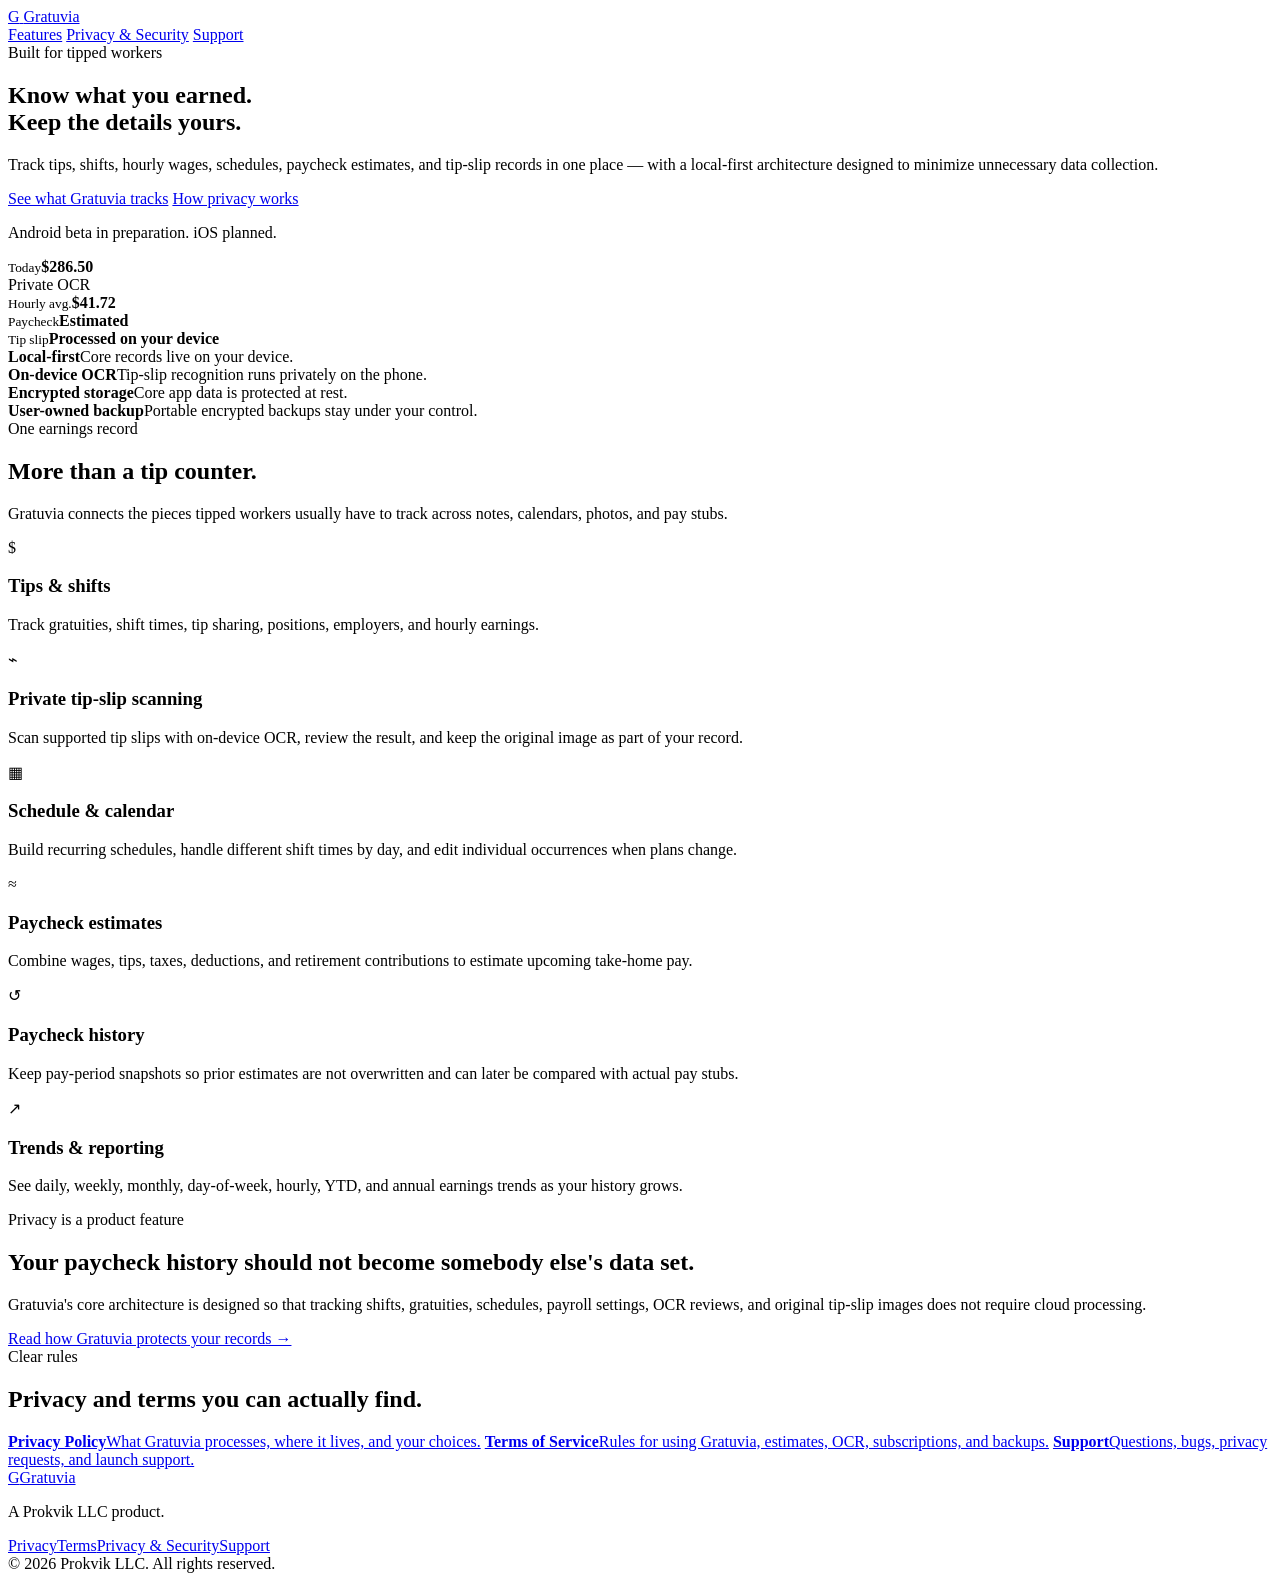
==== index.html @ 888b1006 "feat: launch Gratuvia marketing site foundation" ====
<!doctype html>
<html lang="en">
<head>
  <meta charset="utf-8" />
  <meta name="viewport" content="width=device-width, initial-scale=1" />
  <title>Gratuvia — Tips, shifts, and pay. Private by design.</title>
  <meta name="description" content="Gratuvia helps tipped workers track tips, shifts, wages, schedules, and paycheck estimates with a local-first, privacy-focused design." />
  <link rel="canonical" href="https://gratuvia.app/" />
  <link rel="icon" href="/favicon.svg" type="image/svg+xml" />
  <link rel="stylesheet" href="/styles.css" />
  <meta name="theme-color" content="#0a0f1a" />
</head>
<body>
  <header class="site-header">
    <div class="shell nav-wrap">
      <a class="brand" href="/" aria-label="Gratuvia home">
        <span class="brand-mark" aria-hidden="true">G</span>
        <span>Gratuvia</span>
      </a>
      <nav class="nav" aria-label="Primary navigation">
        <a href="#features">Features</a>
        <a href="/trust/">Privacy & Security</a>
        <a href="/support/">Support</a>
      </nav>
    </div>
  </header>

  <main>
    <section class="hero">
      <div class="shell hero-grid">
        <div>
          <span class="eyebrow">Built for tipped workers</span>
          <h1>Know what you earned.<br><span>Keep the details yours.</span></h1>
          <p class="hero-copy">Track tips, shifts, hourly wages, schedules, paycheck estimates, and tip-slip records in one place — with a local-first architecture designed to minimize unnecessary data collection.</p>
          <div class="hero-actions">
            <a class="button primary" href="#features">See what Gratuvia tracks</a>
            <a class="button secondary" href="/trust/">How privacy works</a>
          </div>
          <p class="microcopy">Android beta in preparation. iOS planned.</p>
        </div>

        <div class="hero-card" aria-label="Gratuvia overview">
          <div class="phone-bar"><span></span><span></span><span></span></div>
          <div class="stat-row">
            <div><small>Today</small><strong>$286.50</strong></div>
            <div class="pill">Private OCR</div>
          </div>
          <div class="mini-chart" aria-hidden="true">
            <i style="height:42%"></i><i style="height:68%"></i><i style="height:55%"></i><i style="height:83%"></i><i style="height:64%"></i><i style="height:92%"></i><i style="height:74%"></i>
          </div>
          <div class="card-grid">
            <div class="mini-card"><small>Hourly avg.</small><b>$41.72</b></div>
            <div class="mini-card"><small>Paycheck</small><b>Estimated</b></div>
            <div class="mini-card wide"><small>Tip slip</small><b>Processed on your device</b></div>
          </div>
        </div>
      </div>
    </section>

    <section class="proof-strip">
      <div class="shell proof-grid">
        <div><strong>Local-first</strong><span>Core records live on your device.</span></div>
        <div><strong>On-device OCR</strong><span>Tip-slip recognition runs privately on the phone.</span></div>
        <div><strong>Encrypted storage</strong><span>Core app data is protected at rest.</span></div>
        <div><strong>User-owned backup</strong><span>Portable encrypted backups stay under your control.</span></div>
      </div>
    </section>

    <section class="section" id="features">
      <div class="shell">
        <div class="section-heading">
          <span class="eyebrow">One earnings record</span>
          <h2>More than a tip counter.</h2>
          <p>Gratuvia connects the pieces tipped workers usually have to track across notes, calendars, photos, and pay stubs.</p>
        </div>
        <div class="feature-grid">
          <article class="feature-card"><span class="icon">$</span><h3>Tips & shifts</h3><p>Track gratuities, shift times, tip sharing, positions, employers, and hourly earnings.</p></article>
          <article class="feature-card"><span class="icon">⌁</span><h3>Private tip-slip scanning</h3><p>Scan supported tip slips with on-device OCR, review the result, and keep the original image as part of your record.</p></article>
          <article class="feature-card"><span class="icon">▦</span><h3>Schedule & calendar</h3><p>Build recurring schedules, handle different shift times by day, and edit individual occurrences when plans change.</p></article>
          <article class="feature-card"><span class="icon">≈</span><h3>Paycheck estimates</h3><p>Combine wages, tips, taxes, deductions, and retirement contributions to estimate upcoming take-home pay.</p></article>
          <article class="feature-card"><span class="icon">↺</span><h3>Paycheck history</h3><p>Keep pay-period snapshots so prior estimates are not overwritten and can later be compared with actual pay stubs.</p></article>
          <article class="feature-card"><span class="icon">↗</span><h3>Trends & reporting</h3><p>See daily, weekly, monthly, day-of-week, hourly, YTD, and annual earnings trends as your history grows.</p></article>
        </div>
      </div>
    </section>

    <section class="section privacy-callout">
      <div class="shell split-card">
        <div>
          <span class="eyebrow">Privacy is a product feature</span>
          <h2>Your paycheck history should not become somebody else's data set.</h2>
        </div>
        <div>
          <p>Gratuvia's core architecture is designed so that tracking shifts, gratuities, schedules, payroll settings, OCR reviews, and original tip-slip images does not require cloud processing.</p>
          <a class="text-link" href="/trust/">Read how Gratuvia protects your records →</a>
        </div>
      </div>
    </section>

    <section class="section compact-section">
      <div class="shell legal-preview">
        <div><span class="eyebrow">Clear rules</span><h2>Privacy and terms you can actually find.</h2></div>
        <div class="legal-links">
          <a href="/privacy/"><strong>Privacy Policy</strong><span>What Gratuvia processes, where it lives, and your choices.</span></a>
          <a href="/terms/"><strong>Terms of Service</strong><span>Rules for using Gratuvia, estimates, OCR, subscriptions, and backups.</span></a>
          <a href="/support/"><strong>Support</strong><span>Questions, bugs, privacy requests, and launch support.</span></a>
        </div>
      </div>
    </section>
  </main>

  <footer class="site-footer">
    <div class="shell footer-grid">
      <div><a class="brand footer-brand" href="/"><span class="brand-mark">G</span><span>Gratuvia</span></a><p>A Prokvik LLC product.</p></div>
      <div class="footer-links"><a href="/privacy/">Privacy</a><a href="/terms/">Terms</a><a href="/trust/">Privacy & Security</a><a href="/support/">Support</a></div>
      <div class="footer-meta">© 2026 Prokvik LLC. All rights reserved.</div>
    </div>
  </footer>
</body>
</html>
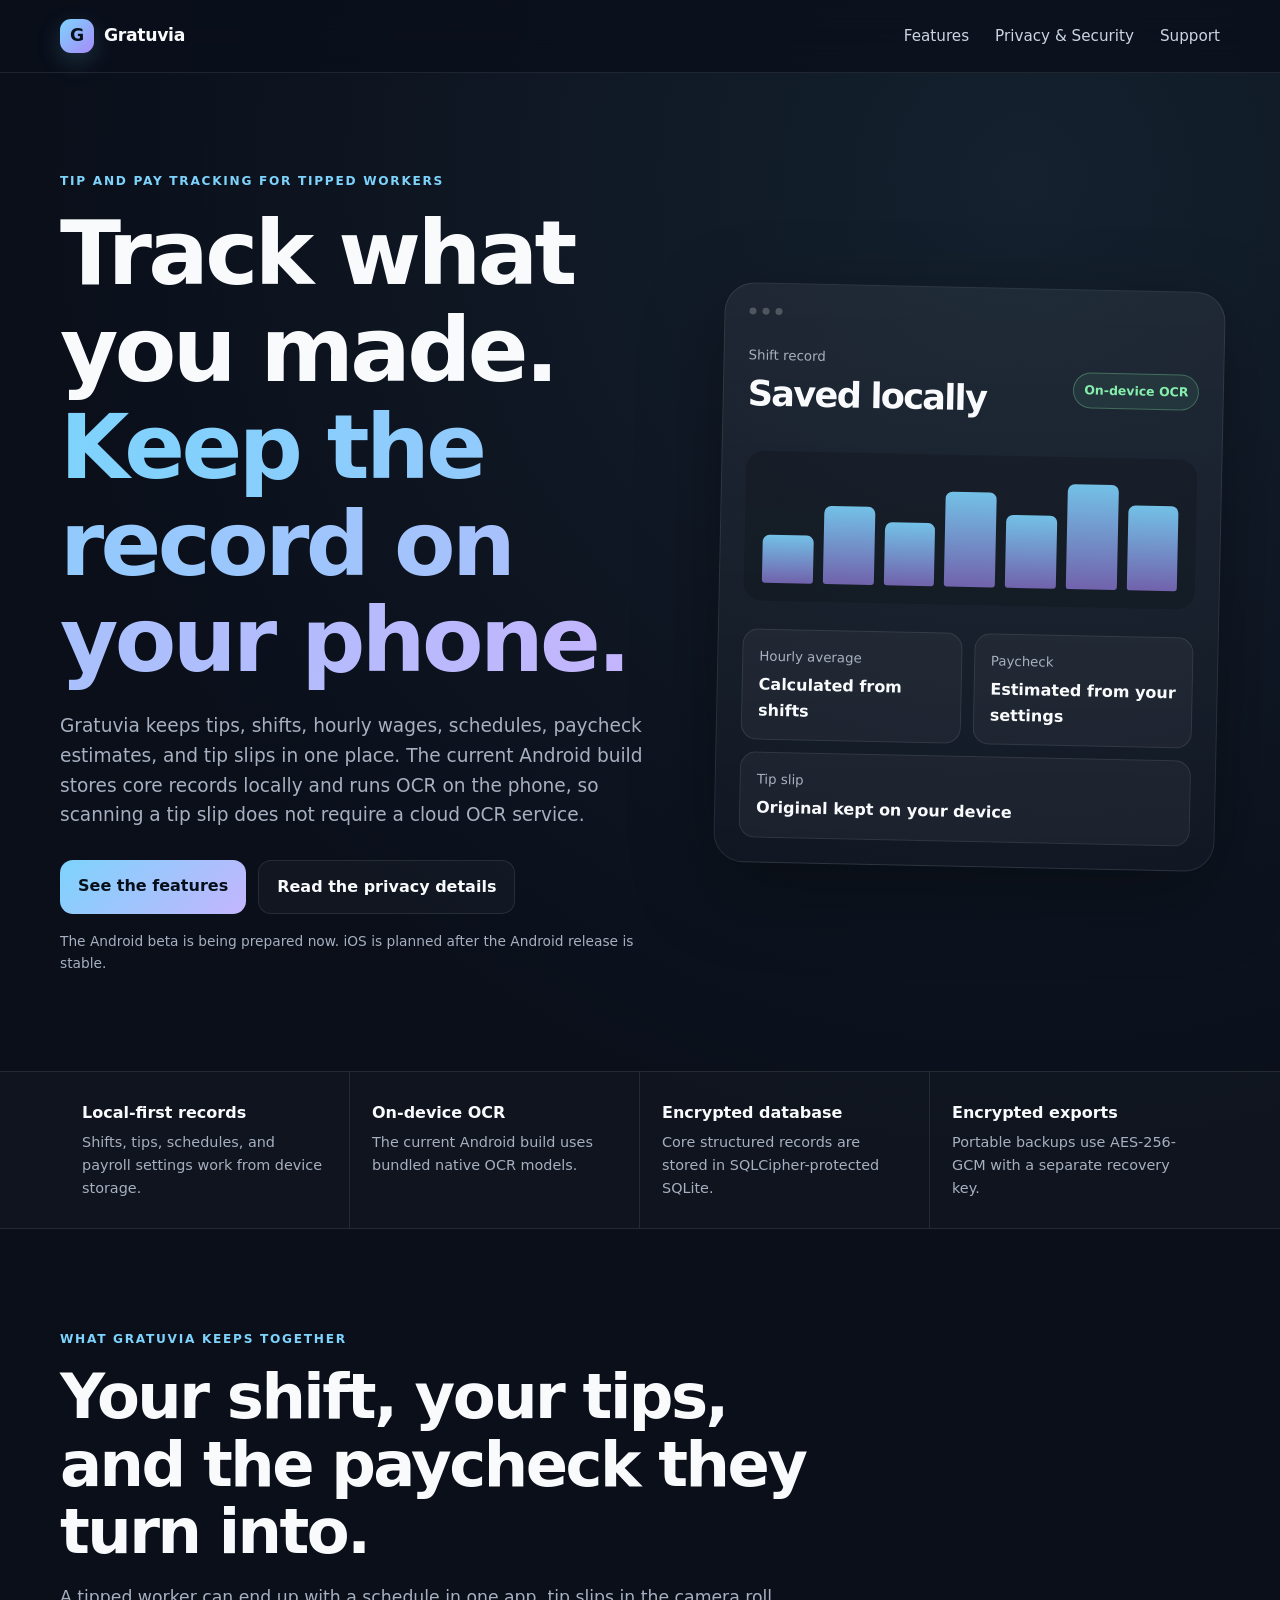
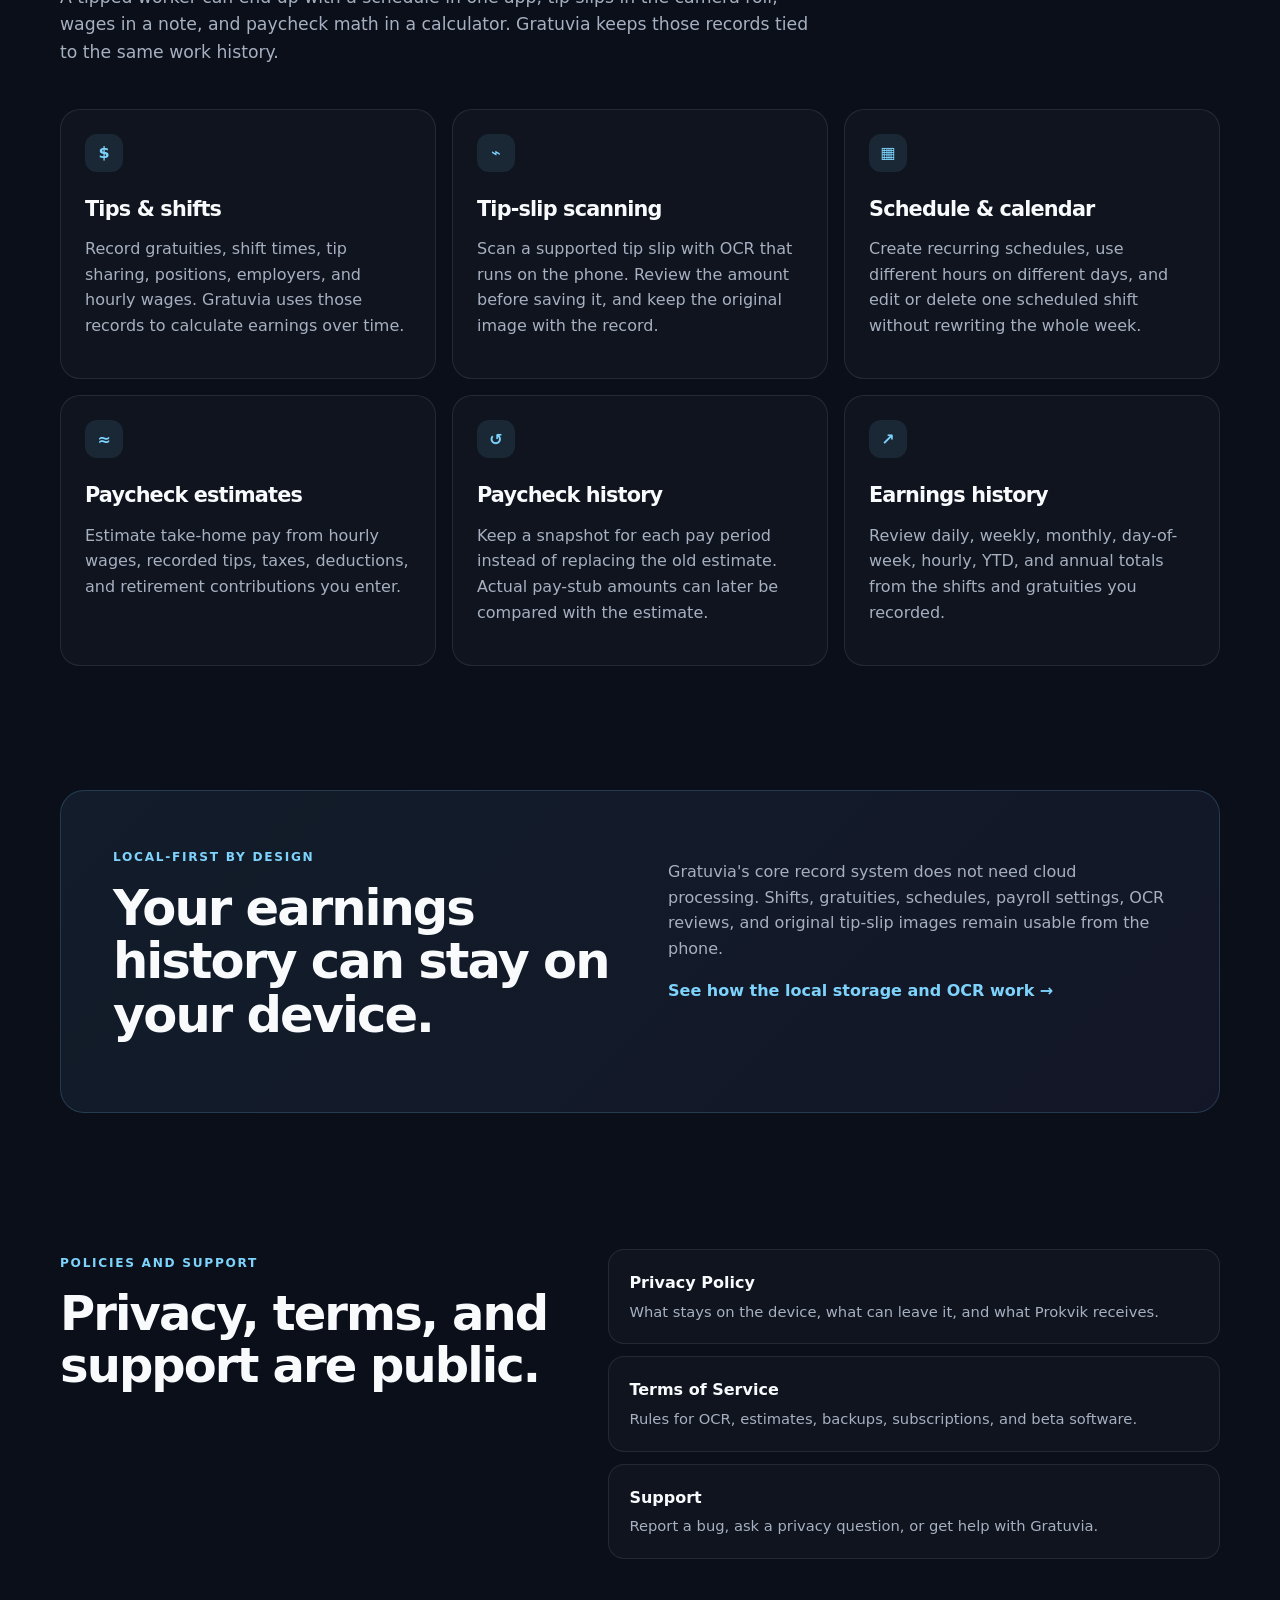
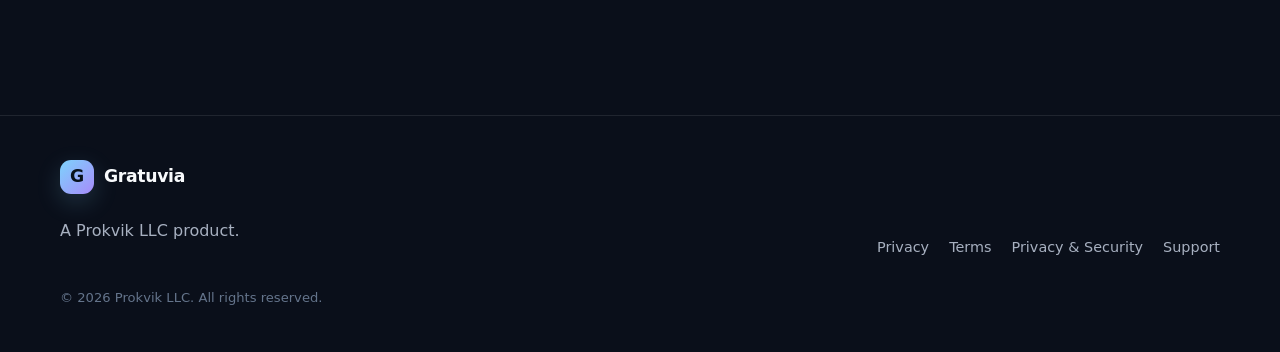
==== commit 574448a0: "rewrite homepage in direct human voice" ====
--- a/index.html
+++ b/index.html
@@ -3,8 +3,8 @@
 <head>
   <meta charset="utf-8" />
   <meta name="viewport" content="width=device-width, initial-scale=1" />
-  <title>Gratuvia — Tips, shifts, and pay. Private by design.</title>
-  <meta name="description" content="Gratuvia helps tipped workers track tips, shifts, wages, schedules, and paycheck estimates with a local-first, privacy-focused design." />
+  <title>Gratuvia | Track tips, shifts, and pay privately</title>
+  <meta name="description" content="Gratuvia keeps tips, shifts, wages, schedules, paycheck estimates, and tip-slip records on your phone. The current Android build runs OCR on-device." />
   <link rel="canonical" href="https://gratuvia.app/" />
   <link rel="icon" href="/favicon.svg" type="image/svg+xml" />
   <link rel="stylesheet" href="/styles.css" />
@@ -29,29 +29,29 @@
     <section class="hero">
       <div class="shell hero-grid">
         <div>
-          <span class="eyebrow">Built for tipped workers</span>
-          <h1>Know what you earned.<br><span>Keep the details yours.</span></h1>
-          <p class="hero-copy">Track tips, shifts, hourly wages, schedules, paycheck estimates, and tip-slip records in one place — with a local-first architecture designed to minimize unnecessary data collection.</p>
+          <span class="eyebrow">Tip and pay tracking for tipped workers</span>
+          <h1>Track what you made.<br><span>Keep the record on your phone.</span></h1>
+          <p class="hero-copy">Gratuvia keeps tips, shifts, hourly wages, schedules, paycheck estimates, and tip slips in one place. The current Android build stores core records locally and runs OCR on the phone, so scanning a tip slip does not require a cloud OCR service.</p>
           <div class="hero-actions">
-            <a class="button primary" href="#features">See what Gratuvia tracks</a>
-            <a class="button secondary" href="/trust/">How privacy works</a>
+            <a class="button primary" href="#features">See the features</a>
+            <a class="button secondary" href="/trust/">Read the privacy details</a>
           </div>
-          <p class="microcopy">Android beta in preparation. iOS planned.</p>
+          <p class="microcopy">The Android beta is being prepared now. iOS is planned after the Android release is stable.</p>
         </div>
 
         <div class="hero-card" aria-label="Gratuvia overview">
           <div class="phone-bar"><span></span><span></span><span></span></div>
           <div class="stat-row">
-            <div><small>Today</small><strong>$286.50</strong></div>
-            <div class="pill">Private OCR</div>
+            <div><small>Shift record</small><strong>Saved locally</strong></div>
+            <div class="pill">On-device OCR</div>
           </div>
           <div class="mini-chart" aria-hidden="true">
             <i style="height:42%"></i><i style="height:68%"></i><i style="height:55%"></i><i style="height:83%"></i><i style="height:64%"></i><i style="height:92%"></i><i style="height:74%"></i>
           </div>
           <div class="card-grid">
-            <div class="mini-card"><small>Hourly avg.</small><b>$41.72</b></div>
-            <div class="mini-card"><small>Paycheck</small><b>Estimated</b></div>
-            <div class="mini-card wide"><small>Tip slip</small><b>Processed on your device</b></div>
+            <div class="mini-card"><small>Hourly average</small><b>Calculated from shifts</b></div>
+            <div class="mini-card"><small>Paycheck</small><b>Estimated from your settings</b></div>
+            <div class="mini-card wide"><small>Tip slip</small><b>Original kept on your device</b></div>
           </div>
         </div>
       </div>
@@ -59,27 +59,27 @@
 
     <section class="proof-strip">
       <div class="shell proof-grid">
-        <div><strong>Local-first</strong><span>Core records live on your device.</span></div>
-        <div><strong>On-device OCR</strong><span>Tip-slip recognition runs privately on the phone.</span></div>
-        <div><strong>Encrypted storage</strong><span>Core app data is protected at rest.</span></div>
-        <div><strong>User-owned backup</strong><span>Portable encrypted backups stay under your control.</span></div>
+        <div><strong>Local-first records</strong><span>Shifts, tips, schedules, and payroll settings work from device storage.</span></div>
+        <div><strong>On-device OCR</strong><span>The current Android build uses bundled native OCR models.</span></div>
+        <div><strong>Encrypted database</strong><span>Core structured records are stored in SQLCipher-protected SQLite.</span></div>
+        <div><strong>Encrypted exports</strong><span>Portable backups use AES-256-GCM with a separate recovery key.</span></div>
       </div>
     </section>
 
     <section class="section" id="features">
       <div class="shell">
         <div class="section-heading">
-          <span class="eyebrow">One earnings record</span>
-          <h2>More than a tip counter.</h2>
-          <p>Gratuvia connects the pieces tipped workers usually have to track across notes, calendars, photos, and pay stubs.</p>
+          <span class="eyebrow">What Gratuvia keeps together</span>
+          <h2>Your shift, your tips, and the paycheck they turn into.</h2>
+          <p>A tipped worker can end up with a schedule in one app, tip slips in the camera roll, wages in a note, and paycheck math in a calculator. Gratuvia keeps those records tied to the same work history.</p>
         </div>
         <div class="feature-grid">
-          <article class="feature-card"><span class="icon">$</span><h3>Tips & shifts</h3><p>Track gratuities, shift times, tip sharing, positions, employers, and hourly earnings.</p></article>
-          <article class="feature-card"><span class="icon">⌁</span><h3>Private tip-slip scanning</h3><p>Scan supported tip slips with on-device OCR, review the result, and keep the original image as part of your record.</p></article>
-          <article class="feature-card"><span class="icon">▦</span><h3>Schedule & calendar</h3><p>Build recurring schedules, handle different shift times by day, and edit individual occurrences when plans change.</p></article>
-          <article class="feature-card"><span class="icon">≈</span><h3>Paycheck estimates</h3><p>Combine wages, tips, taxes, deductions, and retirement contributions to estimate upcoming take-home pay.</p></article>
-          <article class="feature-card"><span class="icon">↺</span><h3>Paycheck history</h3><p>Keep pay-period snapshots so prior estimates are not overwritten and can later be compared with actual pay stubs.</p></article>
-          <article class="feature-card"><span class="icon">↗</span><h3>Trends & reporting</h3><p>See daily, weekly, monthly, day-of-week, hourly, YTD, and annual earnings trends as your history grows.</p></article>
+          <article class="feature-card"><span class="icon">$</span><h3>Tips & shifts</h3><p>Record gratuities, shift times, tip sharing, positions, employers, and hourly wages. Gratuvia uses those records to calculate earnings over time.</p></article>
+          <article class="feature-card"><span class="icon">⌁</span><h3>Tip-slip scanning</h3><p>Scan a supported tip slip with OCR that runs on the phone. Review the amount before saving it, and keep the original image with the record.</p></article>
+          <article class="feature-card"><span class="icon">▦</span><h3>Schedule & calendar</h3><p>Create recurring schedules, use different hours on different days, and edit or delete one scheduled shift without rewriting the whole week.</p></article>
+          <article class="feature-card"><span class="icon">≈</span><h3>Paycheck estimates</h3><p>Estimate take-home pay from hourly wages, recorded tips, taxes, deductions, and retirement contributions you enter.</p></article>
+          <article class="feature-card"><span class="icon">↺</span><h3>Paycheck history</h3><p>Keep a snapshot for each pay period instead of replacing the old estimate. Actual pay-stub amounts can later be compared with the estimate.</p></article>
+          <article class="feature-card"><span class="icon">↗</span><h3>Earnings history</h3><p>Review daily, weekly, monthly, day-of-week, hourly, YTD, and annual totals from the shifts and gratuities you recorded.</p></article>
         </div>
       </div>
     </section>
@@ -87,23 +87,23 @@
     <section class="section privacy-callout">
       <div class="shell split-card">
         <div>
-          <span class="eyebrow">Privacy is a product feature</span>
-          <h2>Your paycheck history should not become somebody else's data set.</h2>
+          <span class="eyebrow">Local-first by design</span>
+          <h2>Your earnings history can stay on your device.</h2>
         </div>
         <div>
-          <p>Gratuvia's core architecture is designed so that tracking shifts, gratuities, schedules, payroll settings, OCR reviews, and original tip-slip images does not require cloud processing.</p>
-          <a class="text-link" href="/trust/">Read how Gratuvia protects your records →</a>
+          <p>Gratuvia's core record system does not need cloud processing. Shifts, gratuities, schedules, payroll settings, OCR reviews, and original tip-slip images remain usable from the phone.</p>
+          <a class="text-link" href="/trust/">See how the local storage and OCR work →</a>
         </div>
       </div>
     </section>
 
     <section class="section compact-section">
       <div class="shell legal-preview">
-        <div><span class="eyebrow">Clear rules</span><h2>Privacy and terms you can actually find.</h2></div>
+        <div><span class="eyebrow">Policies and support</span><h2>Privacy, terms, and support are public.</h2></div>
         <div class="legal-links">
-          <a href="/privacy/"><strong>Privacy Policy</strong><span>What Gratuvia processes, where it lives, and your choices.</span></a>
-          <a href="/terms/"><strong>Terms of Service</strong><span>Rules for using Gratuvia, estimates, OCR, subscriptions, and backups.</span></a>
-          <a href="/support/"><strong>Support</strong><span>Questions, bugs, privacy requests, and launch support.</span></a>
+          <a href="/privacy/"><strong>Privacy Policy</strong><span>What stays on the device, what can leave it, and what Prokvik receives.</span></a>
+          <a href="/terms/"><strong>Terms of Service</strong><span>Rules for OCR, estimates, backups, subscriptions, and beta software.</span></a>
+          <a href="/support/"><strong>Support</strong><span>Report a bug, ask a privacy question, or get help with Gratuvia.</span></a>
         </div>
       </div>
     </section>
--- a/styles.css
+++ b/styles.css
@@ -0,0 +1,147 @@
+:root {
+  --bg: #0a0f1a;
+  --panel: #111827;
+  --panel-2: #172033;
+  --line: rgba(255,255,255,.09);
+  --text: #f8fafc;
+  --muted: #a7b0c0;
+  --accent: #7dd3fc;
+  --accent-2: #a78bfa;
+  --success: #86efac;
+  --shadow: 0 24px 80px rgba(0,0,0,.35);
+  --radius: 24px;
+}
+* { box-sizing: border-box; }
+html { scroll-behavior: smooth; }
+body {
+  margin: 0;
+  font-family: Inter, ui-sans-serif, system-ui, -apple-system, BlinkMacSystemFont, "Segoe UI", sans-serif;
+  background: radial-gradient(circle at 80% 5%, rgba(125,211,252,.09), transparent 28%), var(--bg);
+  color: var(--text);
+  line-height: 1.6;
+}
+a { color: inherit; text-decoration: none; }
+.shell { width: min(1160px, calc(100% - 40px)); margin: 0 auto; }
+.site-header {
+  position: sticky; top: 0; z-index: 20;
+  background: rgba(10,15,26,.78);
+  backdrop-filter: blur(18px);
+  border-bottom: 1px solid var(--line);
+}
+.nav-wrap { height: 72px; display: flex; align-items: center; justify-content: space-between; gap: 24px; }
+.brand { display: inline-flex; align-items: center; gap: 10px; font-weight: 800; letter-spacing: -.02em; font-size: 1.08rem; }
+.brand-mark {
+  width: 34px; height: 34px; border-radius: 11px; display: grid; place-items: center;
+  color: #07111b; font-weight: 900;
+  background: linear-gradient(135deg, var(--accent), var(--accent-2));
+  box-shadow: 0 8px 24px rgba(125,211,252,.18);
+}
+.nav { display: flex; align-items: center; gap: 26px; color: #cbd5e1; font-size: .95rem; }
+.nav a:hover, .footer-links a:hover, .text-link:hover { color: var(--accent); }
+.hero { padding: 94px 0 84px; }
+.hero-grid { display: grid; grid-template-columns: 1.08fr .92fr; gap: 70px; align-items: center; }
+.eyebrow { display: inline-block; color: var(--accent); text-transform: uppercase; font-weight: 800; letter-spacing: .14em; font-size: .76rem; margin-bottom: 14px; }
+h1, h2, h3 { margin-top: 0; line-height: 1.08; letter-spacing: -.04em; }
+h1 { font-size: clamp(3.2rem, 7vw, 5.8rem); margin-bottom: 22px; }
+h1 span { background: linear-gradient(100deg, var(--accent), #c4b5fd); -webkit-background-clip: text; background-clip: text; color: transparent; }
+h2 { font-size: clamp(2.25rem, 5vw, 3.9rem); margin-bottom: 18px; }
+h3 { font-size: 1.3rem; margin-bottom: 10px; }
+p { color: var(--muted); }
+.hero-copy { max-width: 680px; font-size: 1.16rem; }
+.hero-actions { display: flex; gap: 12px; margin-top: 30px; flex-wrap: wrap; }
+.button { padding: 13px 18px; border-radius: 13px; font-weight: 750; border: 1px solid var(--line); }
+.button.primary { color: #06101a; background: linear-gradient(135deg, var(--accent), #c4b5fd); border: 0; }
+.button.secondary { background: rgba(255,255,255,.03); }
+.microcopy { font-size: .86rem; margin-top: 16px; }
+.hero-card {
+  border: 1px solid var(--line); border-radius: 30px; padding: 24px;
+  background: linear-gradient(180deg, rgba(255,255,255,.055), rgba(255,255,255,.018));
+  box-shadow: var(--shadow); transform: rotate(1.2deg);
+}
+.phone-bar { display: flex; gap: 6px; margin-bottom: 30px; }
+.phone-bar span { width: 7px; height: 7px; border-radius: 50%; background: rgba(255,255,255,.22); }
+.stat-row { display: flex; justify-content: space-between; align-items: center; gap: 16px; }
+.stat-row small, .mini-card small { display: block; color: var(--muted); }
+.stat-row strong { display: block; font-size: 2.2rem; letter-spacing: -.05em; }
+.pill { border: 1px solid rgba(134,239,172,.3); background: rgba(134,239,172,.08); color: var(--success); border-radius: 999px; padding: 7px 10px; font-size: .78rem; font-weight: 800; }
+.mini-chart { height: 150px; display: flex; align-items: end; gap: 10px; margin: 28px 0; padding: 18px; border-radius: 18px; background: rgba(0,0,0,.16); }
+.mini-chart i { flex: 1; min-height: 18px; border-radius: 7px 7px 3px 3px; background: linear-gradient(180deg, var(--accent), rgba(167,139,250,.7)); opacity: .9; }
+.card-grid { display: grid; grid-template-columns: 1fr 1fr; gap: 12px; }
+.mini-card { padding: 16px; border-radius: 16px; background: rgba(255,255,255,.045); border: 1px solid var(--line); }
+.mini-card b { display: block; margin-top: 5px; }
+.mini-card.wide { grid-column: 1 / -1; }
+.proof-strip { border-top: 1px solid var(--line); border-bottom: 1px solid var(--line); background: rgba(255,255,255,.018); }
+.proof-grid { display: grid; grid-template-columns: repeat(4,1fr); }
+.proof-grid div { padding: 28px 22px; border-right: 1px solid var(--line); }
+.proof-grid div:last-child { border-right: 0; }
+.proof-grid strong, .proof-grid span { display: block; }
+.proof-grid strong { margin-bottom: 5px; }
+.proof-grid span { color: var(--muted); font-size: .9rem; }
+.section { padding: 96px 0; }
+.section-heading { max-width: 760px; margin-bottom: 42px; }
+.section-heading > p { font-size: 1.08rem; }
+.feature-grid { display: grid; grid-template-columns: repeat(3,1fr); gap: 16px; }
+.feature-card { border: 1px solid var(--line); border-radius: 20px; padding: 24px; background: rgba(255,255,255,.025); }
+.feature-card .icon { width: 38px; height: 38px; display: grid; place-items: center; border-radius: 12px; margin-bottom: 26px; font-weight: 900; background: rgba(125,211,252,.1); color: var(--accent); }
+.privacy-callout { padding-top: 28px; }
+.split-card { display: grid; grid-template-columns: 1fr 1fr; gap: 56px; padding: 52px; border-radius: var(--radius); border: 1px solid rgba(125,211,252,.18); background: linear-gradient(135deg, rgba(125,211,252,.07), rgba(167,139,250,.06)); }
+.split-card h2 { font-size: clamp(2rem, 4vw, 3.1rem); }
+.text-link { color: var(--accent); font-weight: 800; }
+.compact-section { padding-top: 40px; }
+.legal-preview { display: grid; grid-template-columns: .9fr 1.1fr; gap: 48px; align-items: start; }
+.legal-preview h2 { font-size: clamp(2rem, 4vw, 3rem); }
+.legal-links { display: grid; gap: 12px; }
+.legal-links a { display: block; padding: 20px; border: 1px solid var(--line); border-radius: 16px; background: rgba(255,255,255,.022); }
+.legal-links strong, .legal-links span { display: block; }
+.legal-links span { color: var(--muted); margin-top: 4px; font-size: .92rem; }
+.site-footer { border-top: 1px solid var(--line); padding: 44px 0; margin-top: 60px; }
+.footer-grid { display: grid; grid-template-columns: 1fr auto; gap: 28px; align-items: end; }
+.footer-brand { margin-bottom: 8px; }
+.footer-links { display: flex; gap: 20px; color: var(--muted); font-size: .9rem; flex-wrap: wrap; justify-content: flex-end; }
+.footer-meta { grid-column: 1 / -1; color: #64748b; font-size: .82rem; }
+
+/* Legal and support pages */
+.page-hero { padding: 72px 0 42px; }
+.page-hero h1 { font-size: clamp(2.7rem, 6vw, 4.8rem); max-width: 900px; }
+.page-hero p { max-width: 760px; font-size: 1.08rem; }
+.page-shell { width: min(900px, calc(100% - 40px)); margin: 0 auto; }
+.legal-document { padding: 30px 0 100px; }
+.legal-document section { padding: 26px 0; border-top: 1px solid var(--line); }
+.legal-document h2 { font-size: 1.65rem; letter-spacing: -.025em; }
+.legal-document h3 { font-size: 1.1rem; letter-spacing: -.015em; margin-top: 22px; }
+.legal-document ul { color: var(--muted); padding-left: 22px; }
+.legal-document li { margin: 8px 0; }
+.notice { border: 1px solid rgba(125,211,252,.2); background: rgba(125,211,252,.06); border-radius: 16px; padding: 18px; color: #dbeafe; }
+.meta-row { display: flex; gap: 14px; flex-wrap: wrap; color: var(--muted); font-size: .88rem; }
+.support-grid { display: grid; grid-template-columns: 1.2fr .8fr; gap: 18px; margin-top: 30px; }
+.support-card { border: 1px solid var(--line); border-radius: 20px; padding: 26px; background: rgba(255,255,255,.025); }
+.support-card a { color: var(--accent); font-weight: 750; }
+.faq { display: grid; gap: 12px; }
+.faq details { border: 1px solid var(--line); border-radius: 16px; padding: 17px 18px; background: rgba(255,255,255,.02); }
+.faq summary { cursor: pointer; font-weight: 800; }
+.trust-grid { display: grid; grid-template-columns: repeat(2,1fr); gap: 16px; }
+.trust-card { border: 1px solid var(--line); border-radius: 20px; padding: 24px; background: rgba(255,255,255,.025); }
+.trust-card strong { display: block; margin-bottom: 8px; font-size: 1.08rem; }
+.code-chip { display: inline-block; border-radius: 8px; padding: 3px 8px; background: rgba(255,255,255,.06); color: #dbeafe; font-family: ui-monospace, SFMono-Regular, Menlo, monospace; font-size: .82rem; }
+
+@media (max-width: 900px) {
+  .hero-grid, .split-card, .legal-preview, .support-grid { grid-template-columns: 1fr; }
+  .feature-grid { grid-template-columns: 1fr 1fr; }
+  .proof-grid { grid-template-columns: 1fr 1fr; }
+  .proof-grid div:nth-child(2) { border-right: 0; }
+  .proof-grid div:nth-child(-n+2) { border-bottom: 1px solid var(--line); }
+  .hero-card { transform: none; }
+}
+@media (max-width: 640px) {
+  .shell, .page-shell { width: min(100% - 28px, 1160px); }
+  .nav { display: none; }
+  .hero { padding-top: 64px; }
+  .feature-grid, .trust-grid { grid-template-columns: 1fr; }
+  .proof-grid { grid-template-columns: 1fr; }
+  .proof-grid div { border-right: 0; border-bottom: 1px solid var(--line); }
+  .proof-grid div:last-child { border-bottom: 0; }
+  .split-card { padding: 28px; }
+  .footer-grid { grid-template-columns: 1fr; align-items: start; }
+  .footer-links { justify-content: flex-start; }
+  h1 { font-size: clamp(2.8rem, 15vw, 4.2rem); }
+}
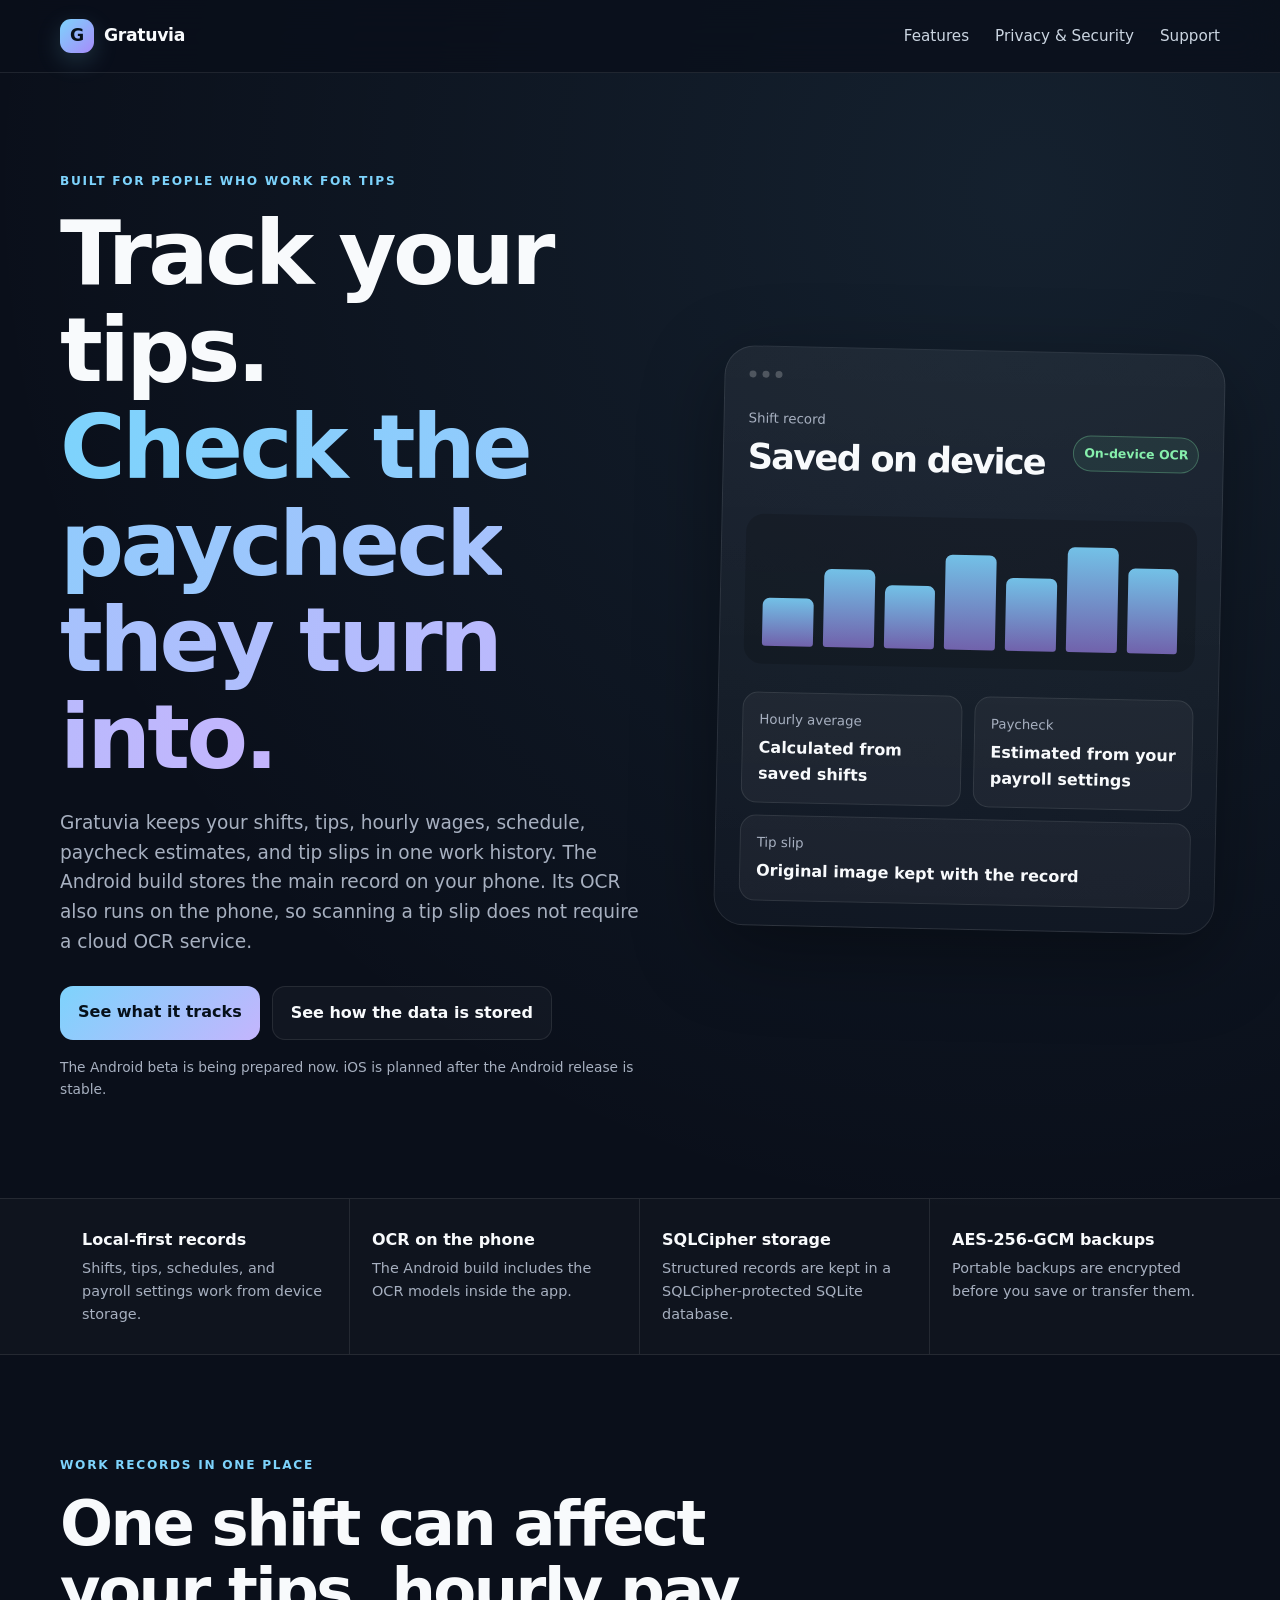
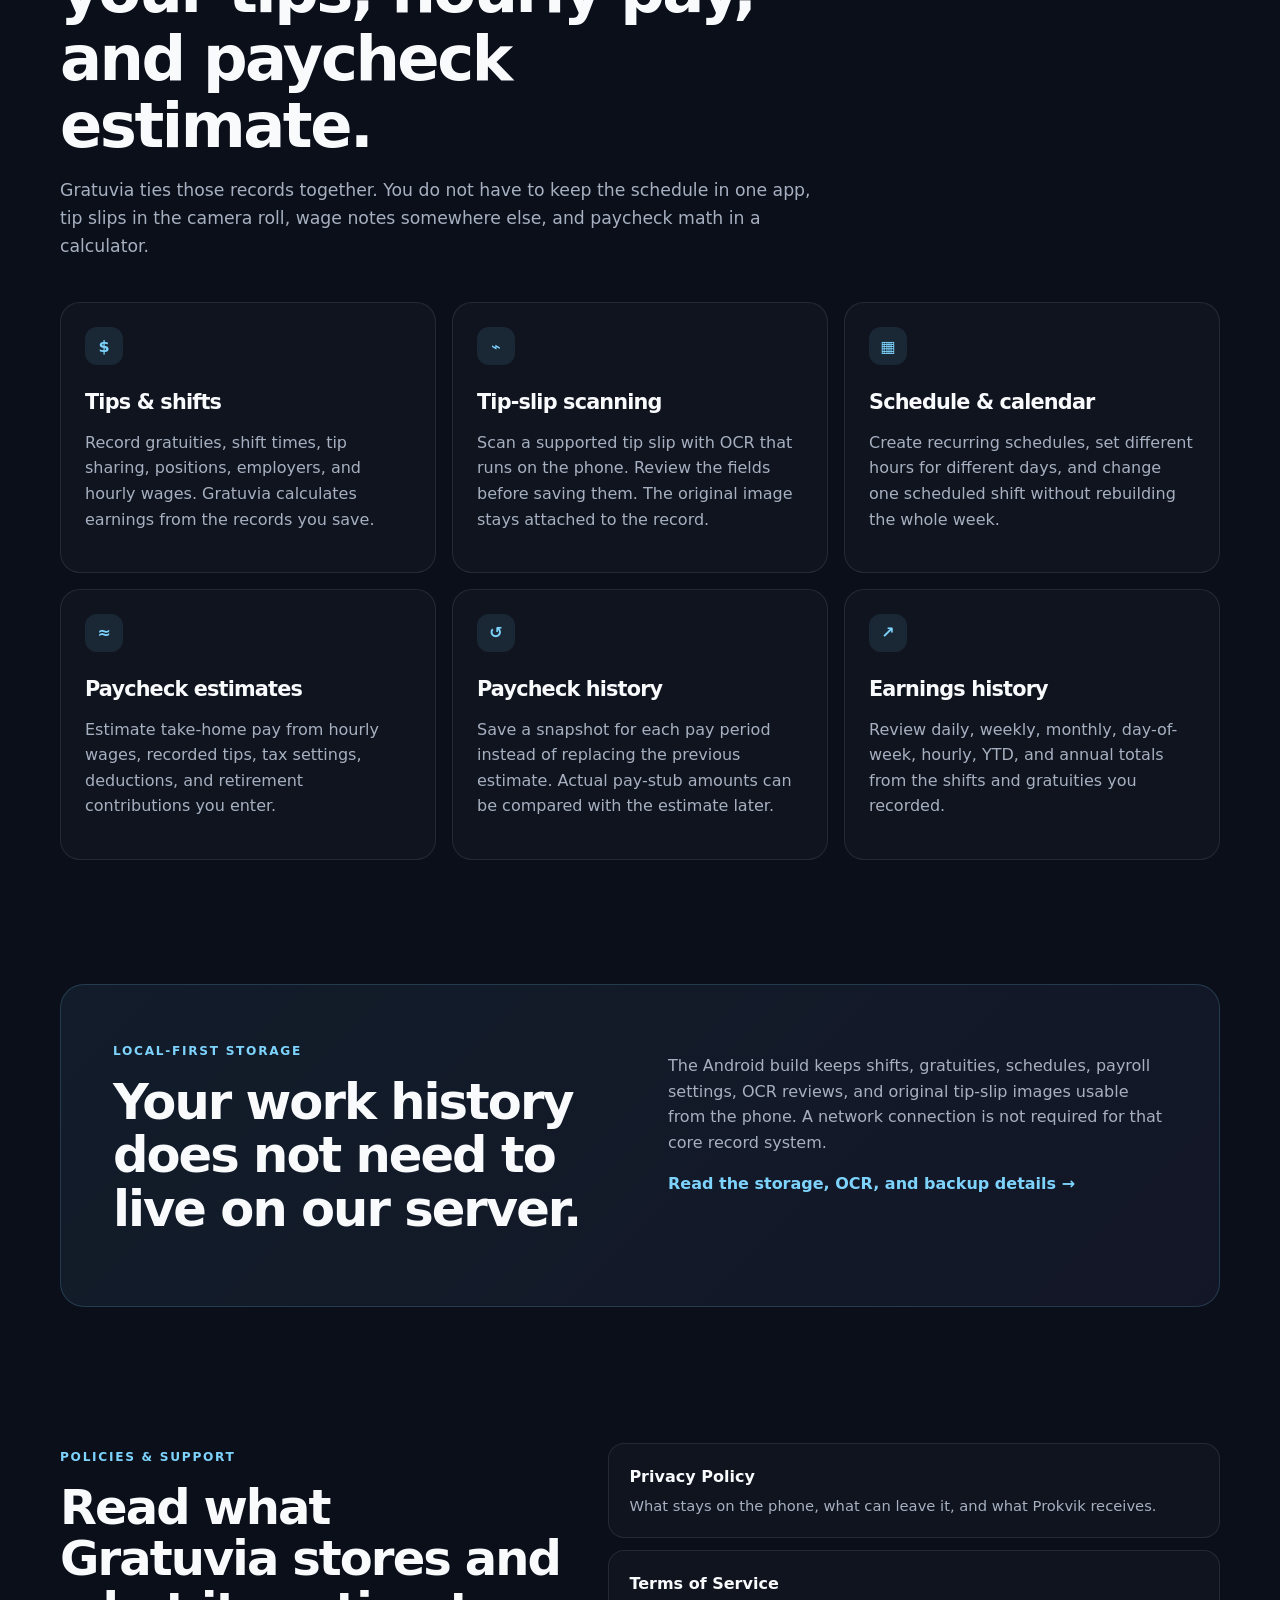
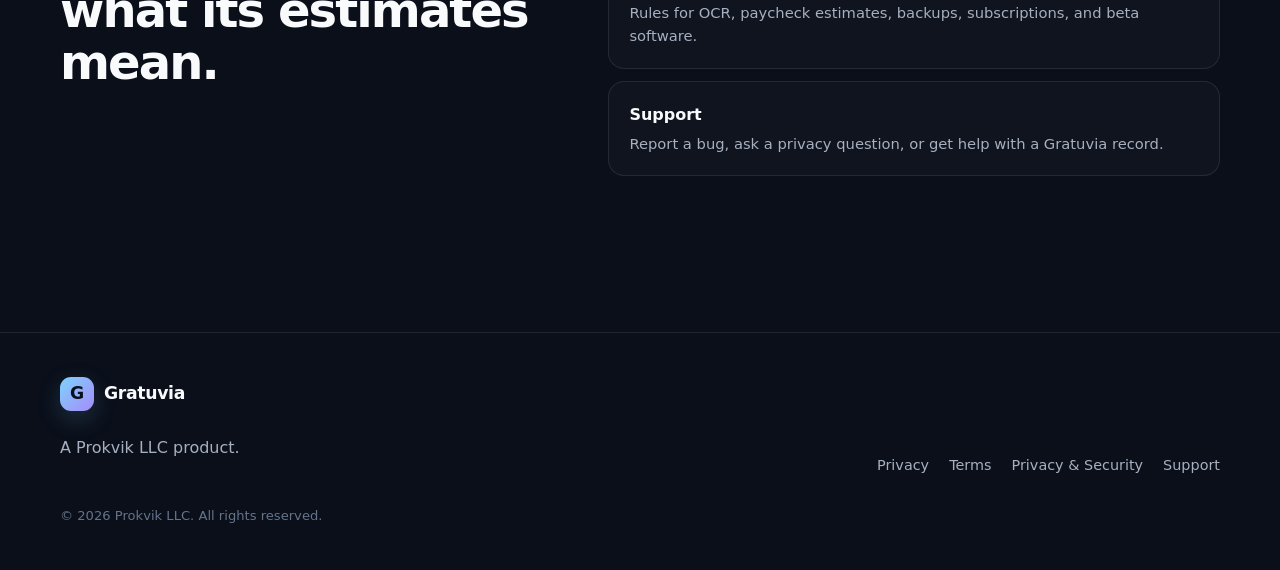
==== commit dc7d5679: "rewrite homepage against no-ai-slop rules" ====
--- a/index.html
+++ b/index.html
@@ -3,8 +3,8 @@
 <head>
   <meta charset="utf-8" />
   <meta name="viewport" content="width=device-width, initial-scale=1" />
-  <title>Gratuvia | Track tips, shifts, and pay privately</title>
-  <meta name="description" content="Gratuvia keeps tips, shifts, wages, schedules, paycheck estimates, and tip-slip records on your phone. The current Android build runs OCR on-device." />
+  <title>Gratuvia | Tip, shift, and paycheck tracking</title>
+  <meta name="description" content="Gratuvia tracks tips, shifts, wages, schedules, paycheck estimates, and tip-slip records. The Android build stores core records locally and runs OCR on the phone." />
   <link rel="canonical" href="https://gratuvia.app/" />
   <link rel="icon" href="/favicon.svg" type="image/svg+xml" />
   <link rel="stylesheet" href="/styles.css" />
@@ -29,12 +29,12 @@
     <section class="hero">
       <div class="shell hero-grid">
         <div>
-          <span class="eyebrow">Tip and pay tracking for tipped workers</span>
-          <h1>Track what you made.<br><span>Keep the record on your phone.</span></h1>
-          <p class="hero-copy">Gratuvia keeps tips, shifts, hourly wages, schedules, paycheck estimates, and tip slips in one place. The current Android build stores core records locally and runs OCR on the phone, so scanning a tip slip does not require a cloud OCR service.</p>
+          <span class="eyebrow">Built for people who work for tips</span>
+          <h1>Track your tips.<br><span>Check the paycheck they turn into.</span></h1>
+          <p class="hero-copy">Gratuvia keeps your shifts, tips, hourly wages, schedule, paycheck estimates, and tip slips in one work history. The Android build stores the main record on your phone. Its OCR also runs on the phone, so scanning a tip slip does not require a cloud OCR service.</p>
           <div class="hero-actions">
-            <a class="button primary" href="#features">See the features</a>
-            <a class="button secondary" href="/trust/">Read the privacy details</a>
+            <a class="button primary" href="#features">See what it tracks</a>
+            <a class="button secondary" href="/trust/">See how the data is stored</a>
           </div>
           <p class="microcopy">The Android beta is being prepared now. iOS is planned after the Android release is stable.</p>
         </div>
@@ -42,16 +42,16 @@
         <div class="hero-card" aria-label="Gratuvia overview">
           <div class="phone-bar"><span></span><span></span><span></span></div>
           <div class="stat-row">
-            <div><small>Shift record</small><strong>Saved locally</strong></div>
+            <div><small>Shift record</small><strong>Saved on device</strong></div>
             <div class="pill">On-device OCR</div>
           </div>
           <div class="mini-chart" aria-hidden="true">
             <i style="height:42%"></i><i style="height:68%"></i><i style="height:55%"></i><i style="height:83%"></i><i style="height:64%"></i><i style="height:92%"></i><i style="height:74%"></i>
           </div>
           <div class="card-grid">
-            <div class="mini-card"><small>Hourly average</small><b>Calculated from shifts</b></div>
-            <div class="mini-card"><small>Paycheck</small><b>Estimated from your settings</b></div>
-            <div class="mini-card wide"><small>Tip slip</small><b>Original kept on your device</b></div>
+            <div class="mini-card"><small>Hourly average</small><b>Calculated from saved shifts</b></div>
+            <div class="mini-card"><small>Paycheck</small><b>Estimated from your payroll settings</b></div>
+            <div class="mini-card wide"><small>Tip slip</small><b>Original image kept with the record</b></div>
           </div>
         </div>
       </div>
@@ -60,26 +60,56 @@
     <section class="proof-strip">
       <div class="shell proof-grid">
         <div><strong>Local-first records</strong><span>Shifts, tips, schedules, and payroll settings work from device storage.</span></div>
-        <div><strong>On-device OCR</strong><span>The current Android build uses bundled native OCR models.</span></div>
-        <div><strong>Encrypted database</strong><span>Core structured records are stored in SQLCipher-protected SQLite.</span></div>
-        <div><strong>Encrypted exports</strong><span>Portable backups use AES-256-GCM with a separate recovery key.</span></div>
+        <div><strong>OCR on the phone</strong><span>The Android build includes the OCR models inside the app.</span></div>
+        <div><strong>SQLCipher storage</strong><span>Structured records are kept in a SQLCipher-protected SQLite database.</span></div>
+        <div><strong>AES-256-GCM backups</strong><span>Portable backups are encrypted before you save or transfer them.</span></div>
       </div>
     </section>
 
     <section class="section" id="features">
       <div class="shell">
         <div class="section-heading">
-          <span class="eyebrow">What Gratuvia keeps together</span>
-          <h2>Your shift, your tips, and the paycheck they turn into.</h2>
-          <p>A tipped worker can end up with a schedule in one app, tip slips in the camera roll, wages in a note, and paycheck math in a calculator. Gratuvia keeps those records tied to the same work history.</p>
+          <span class="eyebrow">Work records in one place</span>
+          <h2>One shift can affect your tips, hourly pay, and paycheck estimate.</h2>
+          <p>Gratuvia ties those records together. You do not have to keep the schedule in one app, tip slips in the camera roll, wage notes somewhere else, and paycheck math in a calculator.</p>
         </div>
+
         <div class="feature-grid">
-          <article class="feature-card"><span class="icon">$</span><h3>Tips & shifts</h3><p>Record gratuities, shift times, tip sharing, positions, employers, and hourly wages. Gratuvia uses those records to calculate earnings over time.</p></article>
-          <article class="feature-card"><span class="icon">⌁</span><h3>Tip-slip scanning</h3><p>Scan a supported tip slip with OCR that runs on the phone. Review the amount before saving it, and keep the original image with the record.</p></article>
-          <article class="feature-card"><span class="icon">▦</span><h3>Schedule & calendar</h3><p>Create recurring schedules, use different hours on different days, and edit or delete one scheduled shift without rewriting the whole week.</p></article>
-          <article class="feature-card"><span class="icon">≈</span><h3>Paycheck estimates</h3><p>Estimate take-home pay from hourly wages, recorded tips, taxes, deductions, and retirement contributions you enter.</p></article>
-          <article class="feature-card"><span class="icon">↺</span><h3>Paycheck history</h3><p>Keep a snapshot for each pay period instead of replacing the old estimate. Actual pay-stub amounts can later be compared with the estimate.</p></article>
-          <article class="feature-card"><span class="icon">↗</span><h3>Earnings history</h3><p>Review daily, weekly, monthly, day-of-week, hourly, YTD, and annual totals from the shifts and gratuities you recorded.</p></article>
+          <article class="feature-card">
+            <span class="icon">$</span>
+            <h3>Tips & shifts</h3>
+            <p>Record gratuities, shift times, tip sharing, positions, employers, and hourly wages. Gratuvia calculates earnings from the records you save.</p>
+          </article>
+
+          <article class="feature-card">
+            <span class="icon">⌁</span>
+            <h3>Tip-slip scanning</h3>
+            <p>Scan a supported tip slip with OCR that runs on the phone. Review the fields before saving them. The original image stays attached to the record.</p>
+          </article>
+
+          <article class="feature-card">
+            <span class="icon">▦</span>
+            <h3>Schedule & calendar</h3>
+            <p>Create recurring schedules, set different hours for different days, and change one scheduled shift without rebuilding the whole week.</p>
+          </article>
+
+          <article class="feature-card">
+            <span class="icon">≈</span>
+            <h3>Paycheck estimates</h3>
+            <p>Estimate take-home pay from hourly wages, recorded tips, tax settings, deductions, and retirement contributions you enter.</p>
+          </article>
+
+          <article class="feature-card">
+            <span class="icon">↺</span>
+            <h3>Paycheck history</h3>
+            <p>Save a snapshot for each pay period instead of replacing the previous estimate. Actual pay-stub amounts can be compared with the estimate later.</p>
+          </article>
+
+          <article class="feature-card">
+            <span class="icon">↗</span>
+            <h3>Earnings history</h3>
+            <p>Review daily, weekly, monthly, day-of-week, hourly, YTD, and annual totals from the shifts and gratuities you recorded.</p>
+          </article>
         </div>
       </div>
     </section>
@@ -87,23 +117,26 @@
     <section class="section privacy-callout">
       <div class="shell split-card">
         <div>
-          <span class="eyebrow">Local-first by design</span>
-          <h2>Your earnings history can stay on your device.</h2>
+          <span class="eyebrow">Local-first storage</span>
+          <h2>Your work history does not need to live on our server.</h2>
         </div>
         <div>
-          <p>Gratuvia's core record system does not need cloud processing. Shifts, gratuities, schedules, payroll settings, OCR reviews, and original tip-slip images remain usable from the phone.</p>
-          <a class="text-link" href="/trust/">See how the local storage and OCR work →</a>
+          <p>The Android build keeps shifts, gratuities, schedules, payroll settings, OCR reviews, and original tip-slip images usable from the phone. A network connection is not required for that core record system.</p>
+          <a class="text-link" href="/trust/">Read the storage, OCR, and backup details →</a>
         </div>
       </div>
     </section>
 
     <section class="section compact-section">
       <div class="shell legal-preview">
-        <div><span class="eyebrow">Policies and support</span><h2>Privacy, terms, and support are public.</h2></div>
+        <div>
+          <span class="eyebrow">Policies & support</span>
+          <h2>Read what Gratuvia stores and what its estimates mean.</h2>
+        </div>
         <div class="legal-links">
-          <a href="/privacy/"><strong>Privacy Policy</strong><span>What stays on the device, what can leave it, and what Prokvik receives.</span></a>
-          <a href="/terms/"><strong>Terms of Service</strong><span>Rules for OCR, estimates, backups, subscriptions, and beta software.</span></a>
-          <a href="/support/"><strong>Support</strong><span>Report a bug, ask a privacy question, or get help with Gratuvia.</span></a>
+          <a href="/privacy/"><strong>Privacy Policy</strong><span>What stays on the phone, what can leave it, and what Prokvik receives.</span></a>
+          <a href="/terms/"><strong>Terms of Service</strong><span>Rules for OCR, paycheck estimates, backups, subscriptions, and beta software.</span></a>
+          <a href="/support/"><strong>Support</strong><span>Report a bug, ask a privacy question, or get help with a Gratuvia record.</span></a>
         </div>
       </div>
     </section>
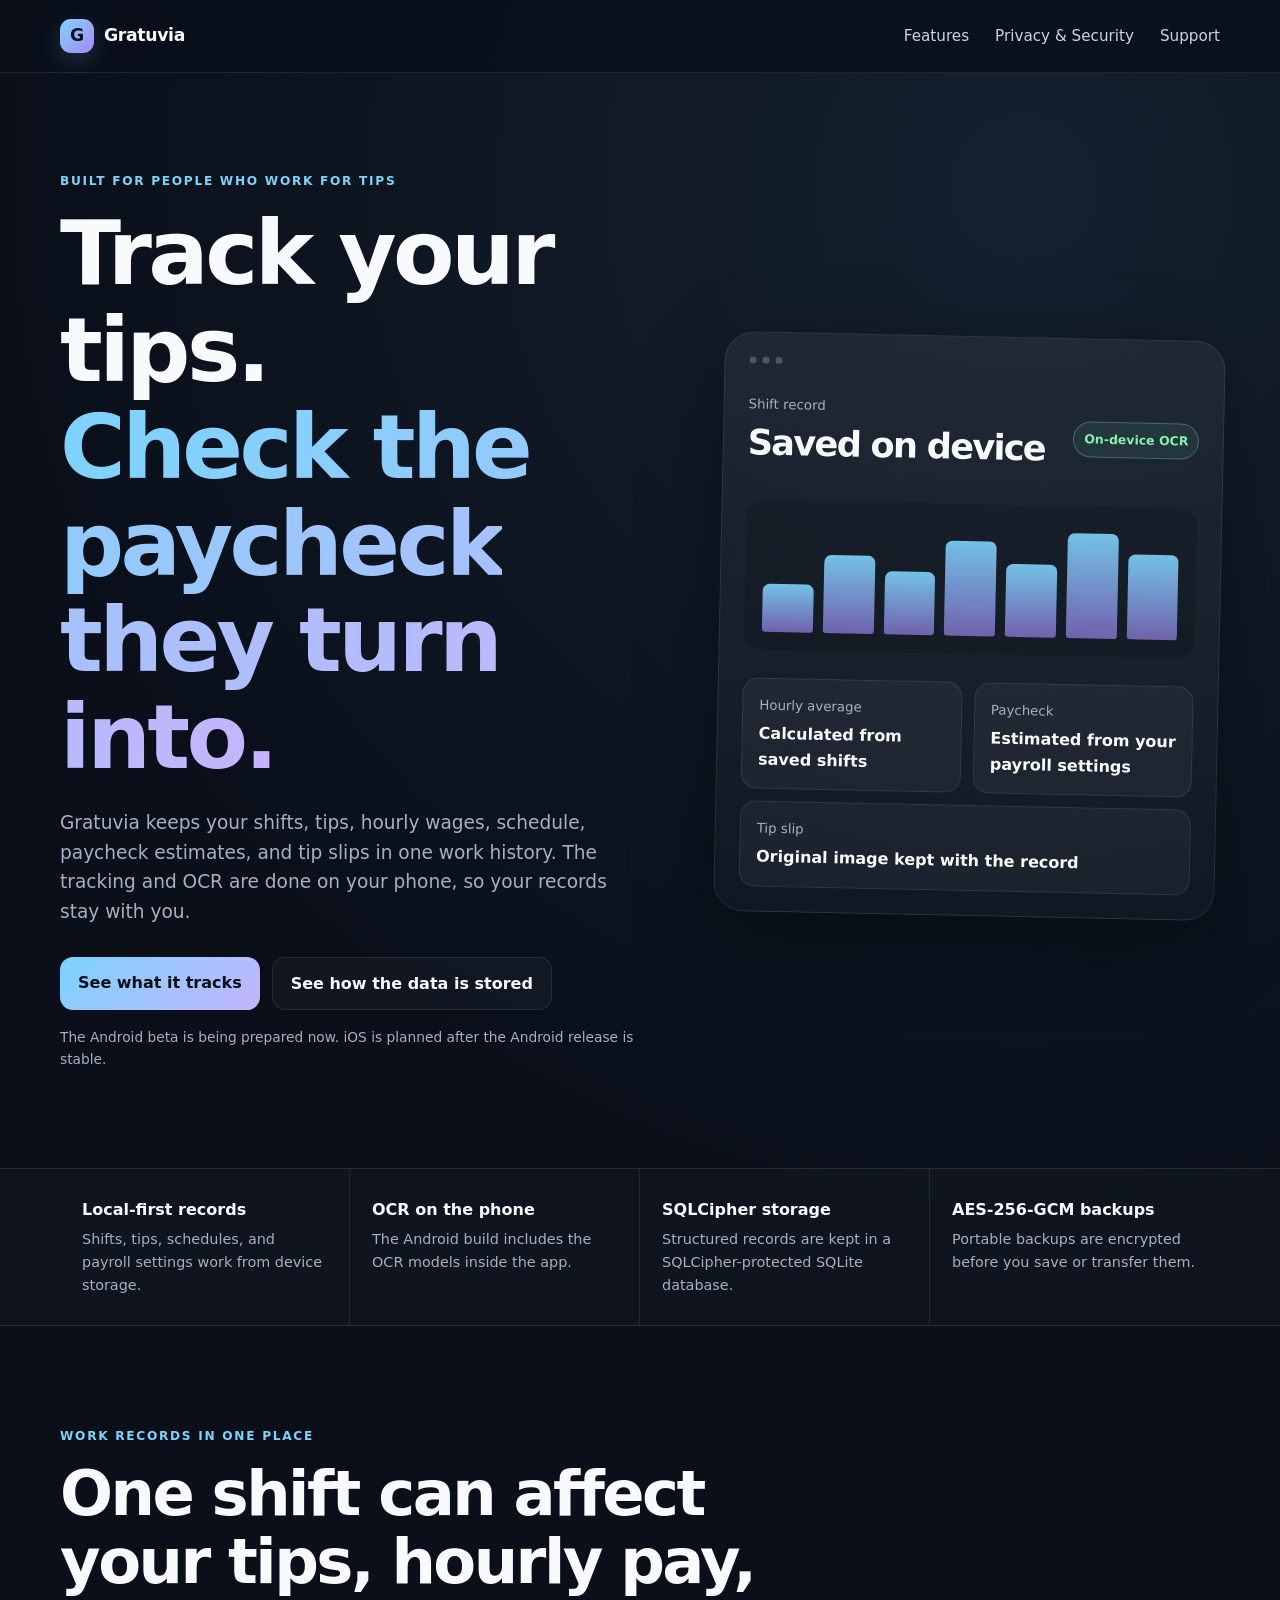
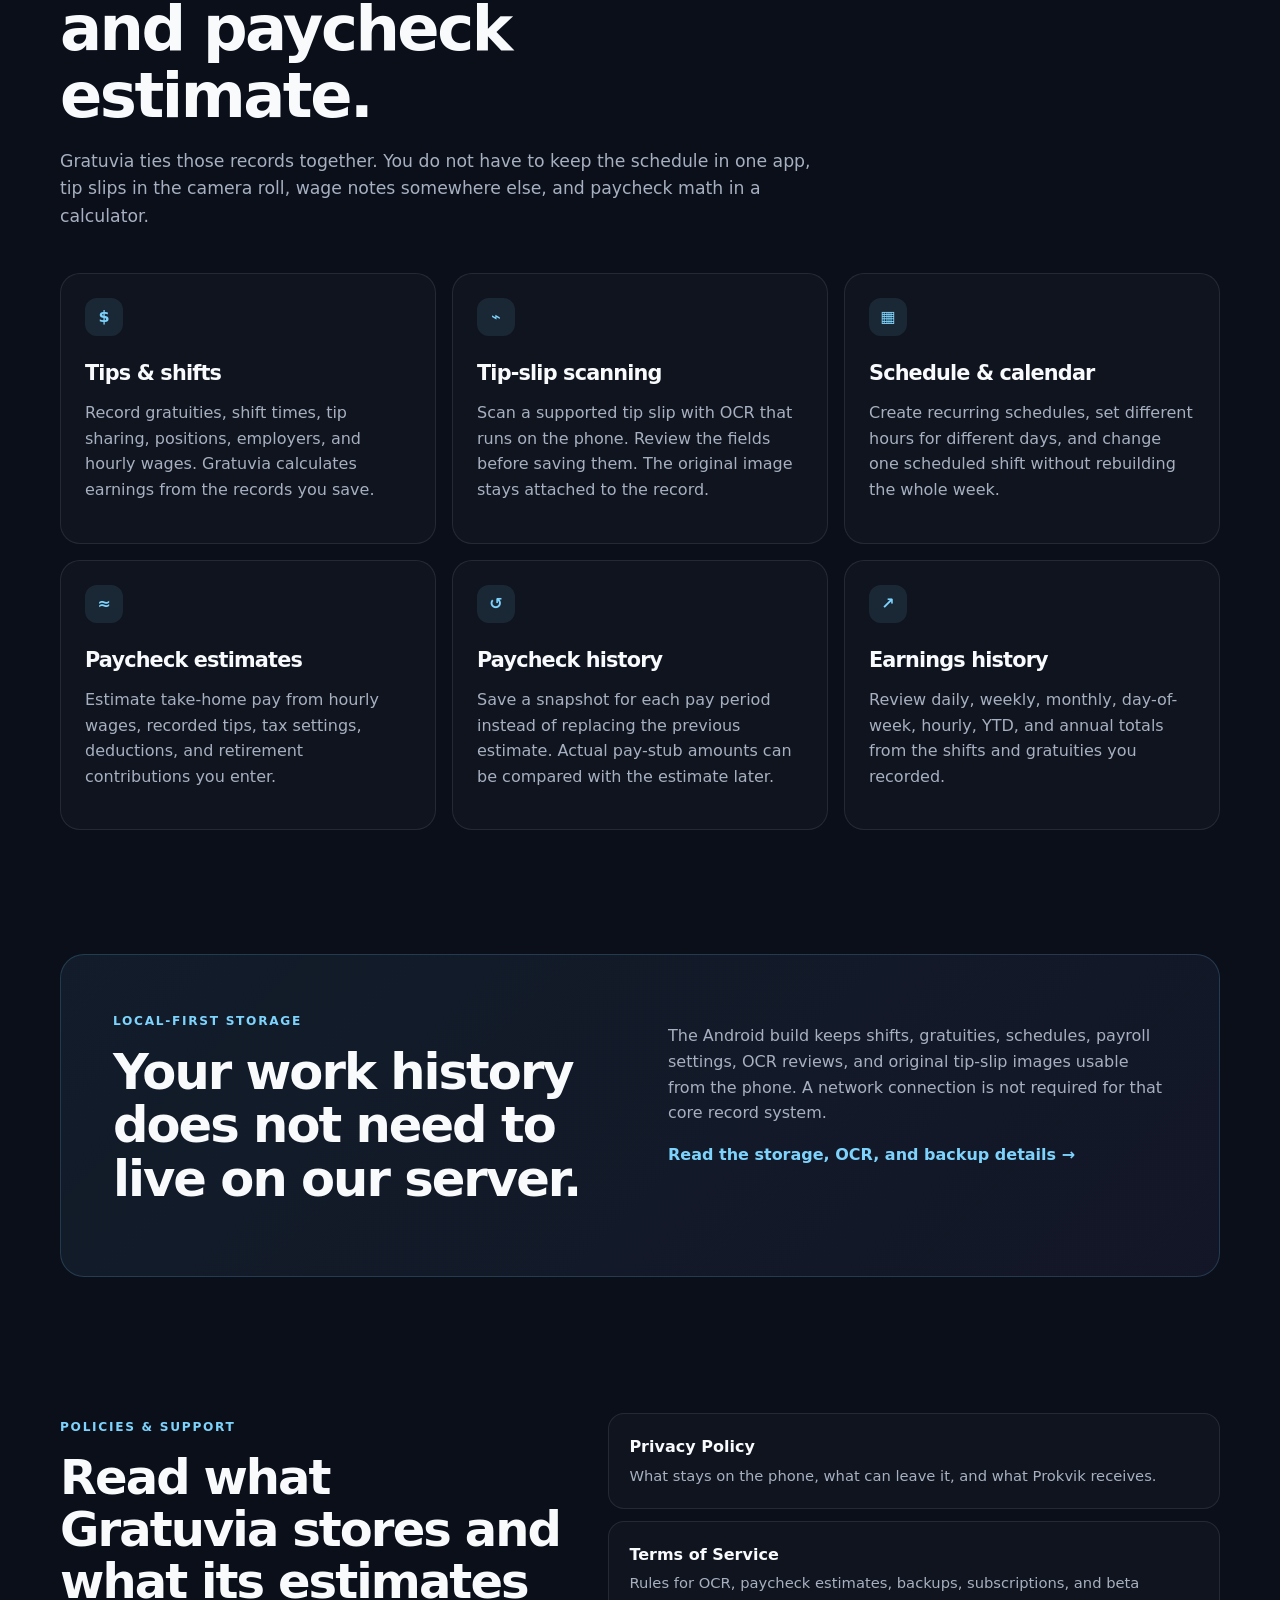
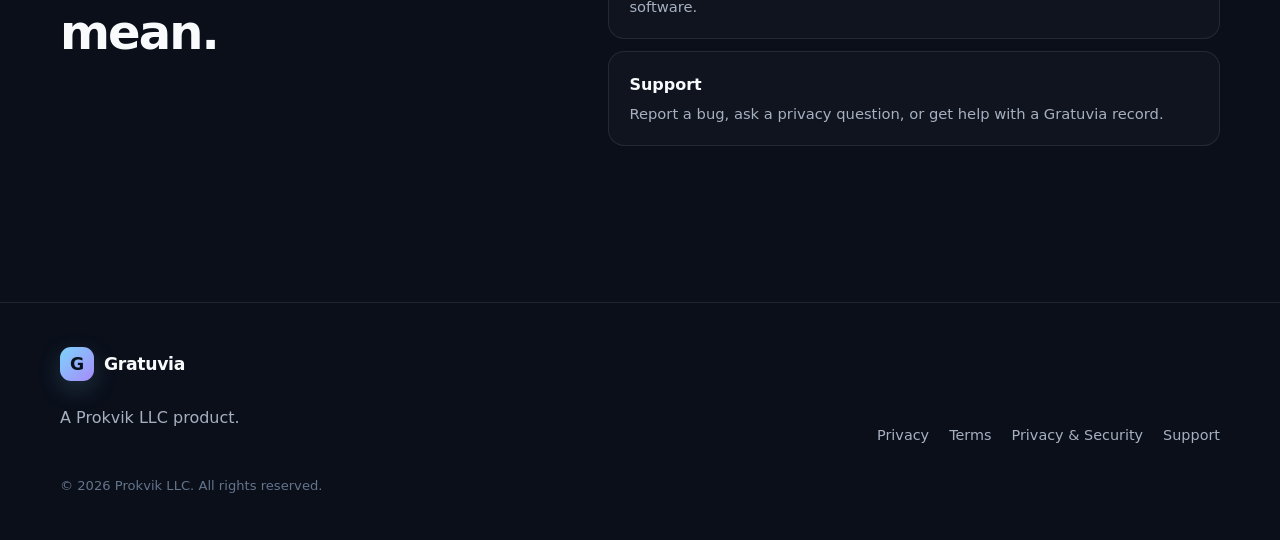
==== commit 7a6ea6a2: "simplify homepage privacy copy" ====
--- a/index.html
+++ b/index.html
@@ -4,7 +4,7 @@
   <meta charset="utf-8" />
   <meta name="viewport" content="width=device-width, initial-scale=1" />
   <title>Gratuvia | Tip, shift, and paycheck tracking</title>
-  <meta name="description" content="Gratuvia tracks tips, shifts, wages, schedules, paycheck estimates, and tip-slip records. The Android build stores core records locally and runs OCR on the phone." />
+  <meta name="description" content="Gratuvia tracks tips, shifts, wages, schedules, paycheck estimates, and tip slips on your phone, so your core records stay with you." />
   <link rel="canonical" href="https://gratuvia.app/" />
   <link rel="icon" href="/favicon.svg" type="image/svg+xml" />
   <link rel="stylesheet" href="/styles.css" />
@@ -31,7 +31,7 @@
         <div>
           <span class="eyebrow">Built for people who work for tips</span>
           <h1>Track your tips.<br><span>Check the paycheck they turn into.</span></h1>
-          <p class="hero-copy">Gratuvia keeps your shifts, tips, hourly wages, schedule, paycheck estimates, and tip slips in one work history. The Android build stores the main record on your phone. Its OCR also runs on the phone, so scanning a tip slip does not require a cloud OCR service.</p>
+          <p class="hero-copy">Gratuvia keeps your shifts, tips, hourly wages, schedule, paycheck estimates, and tip slips in one work history. The tracking and OCR are done on your phone, so your records stay with you.</p>
           <div class="hero-actions">
             <a class="button primary" href="#features">See what it tracks</a>
             <a class="button secondary" href="/trust/">See how the data is stored</a>
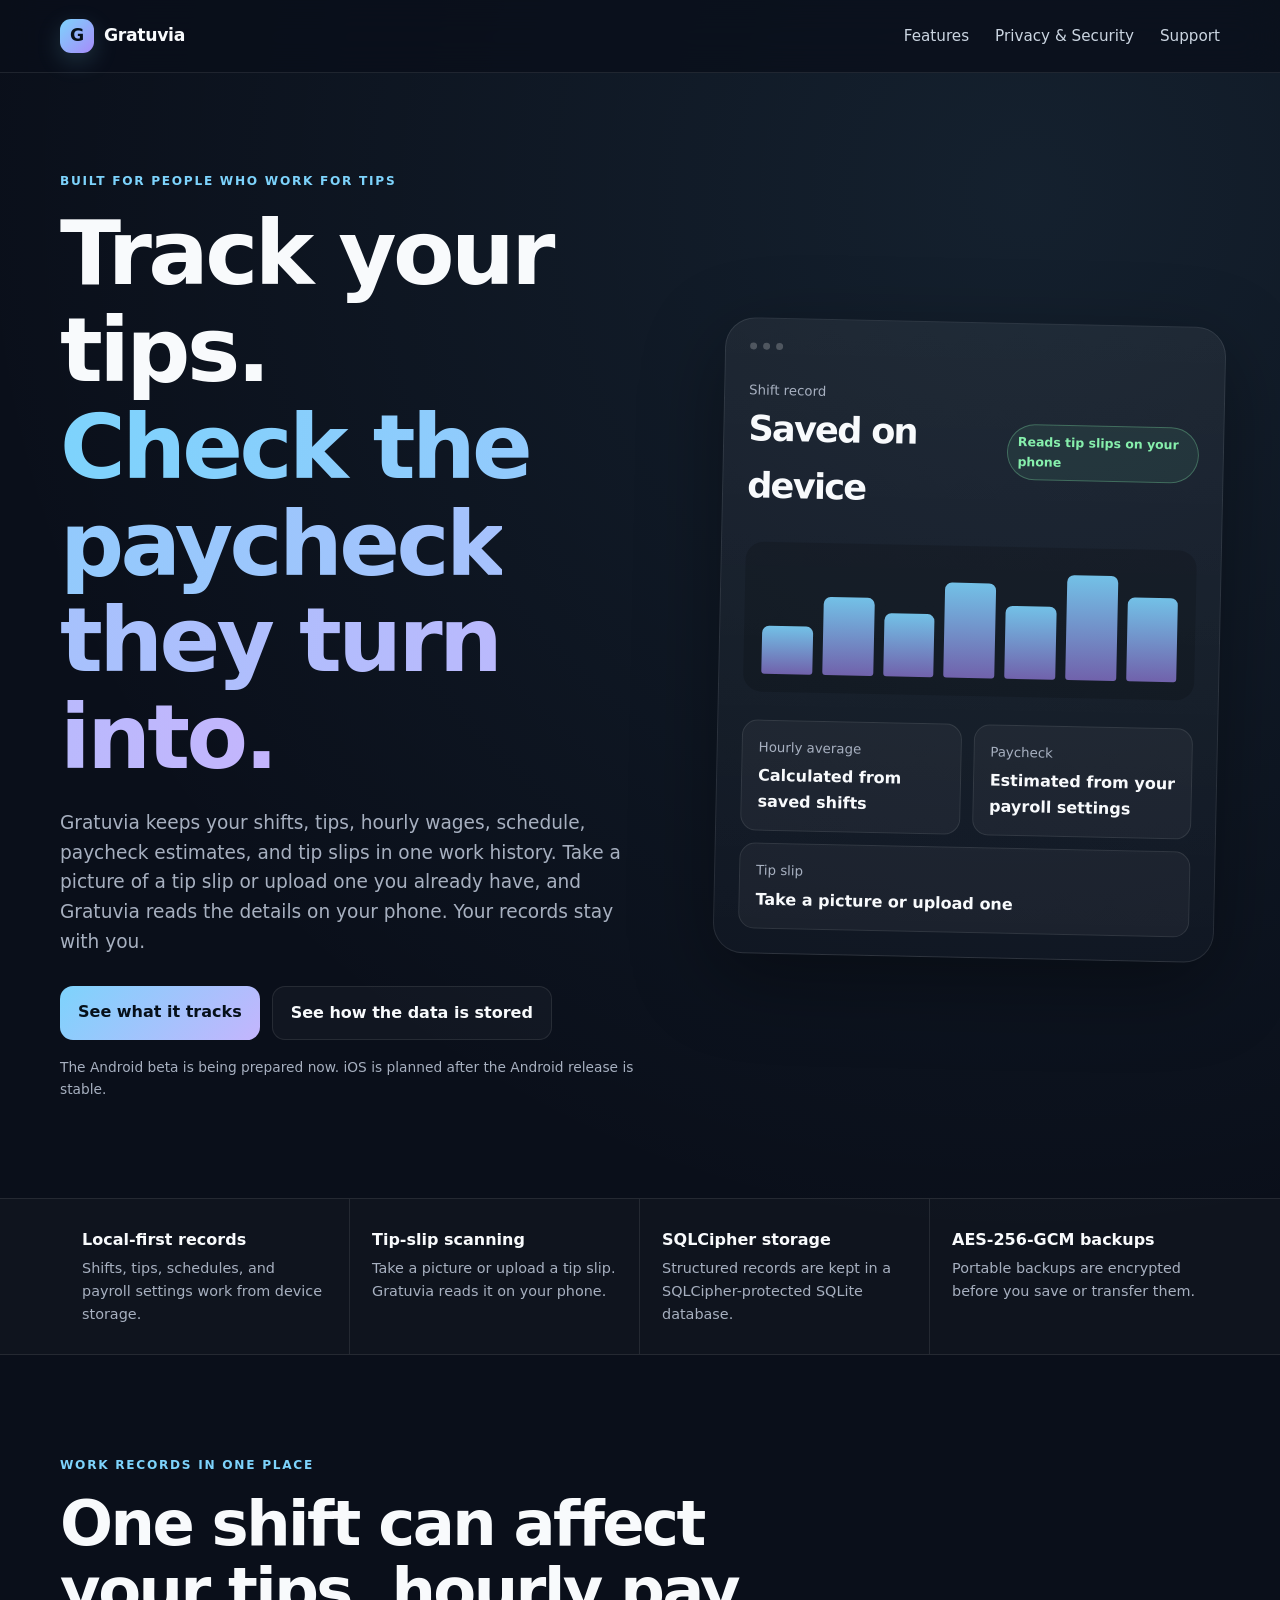
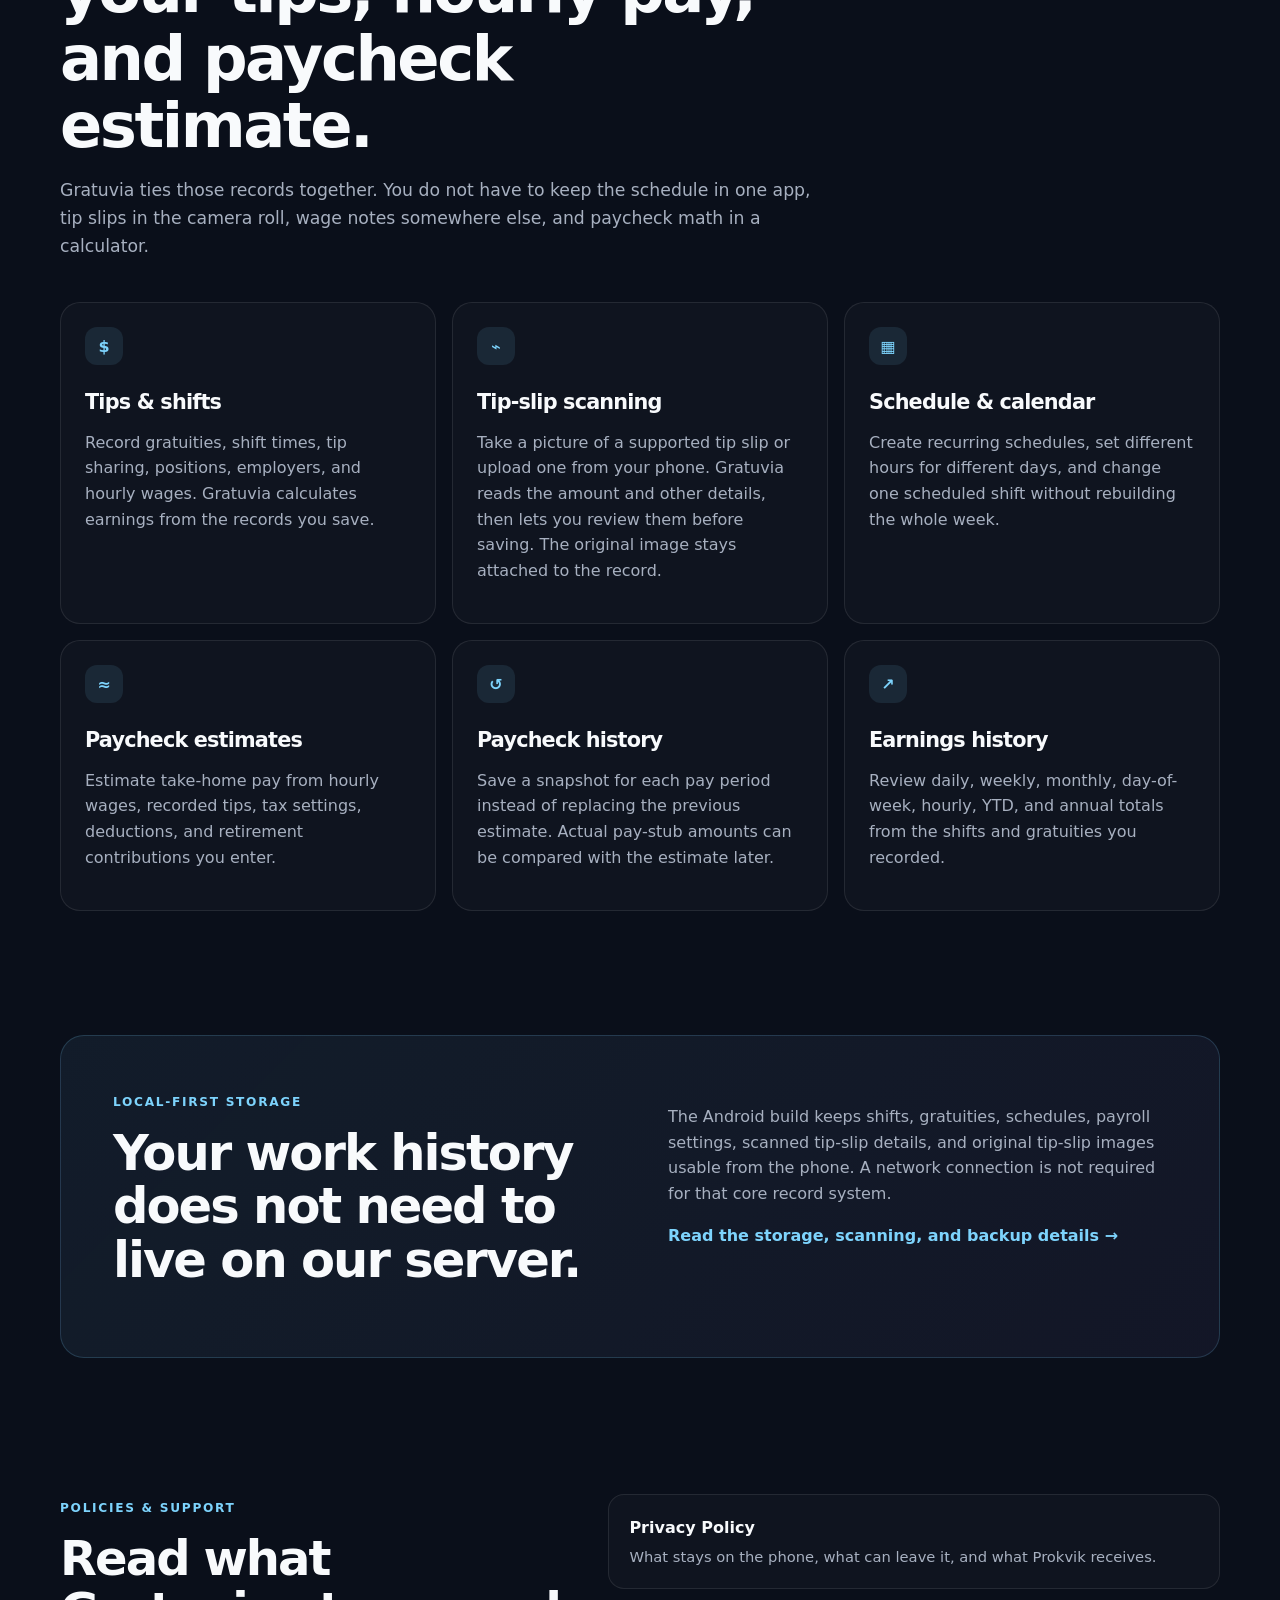
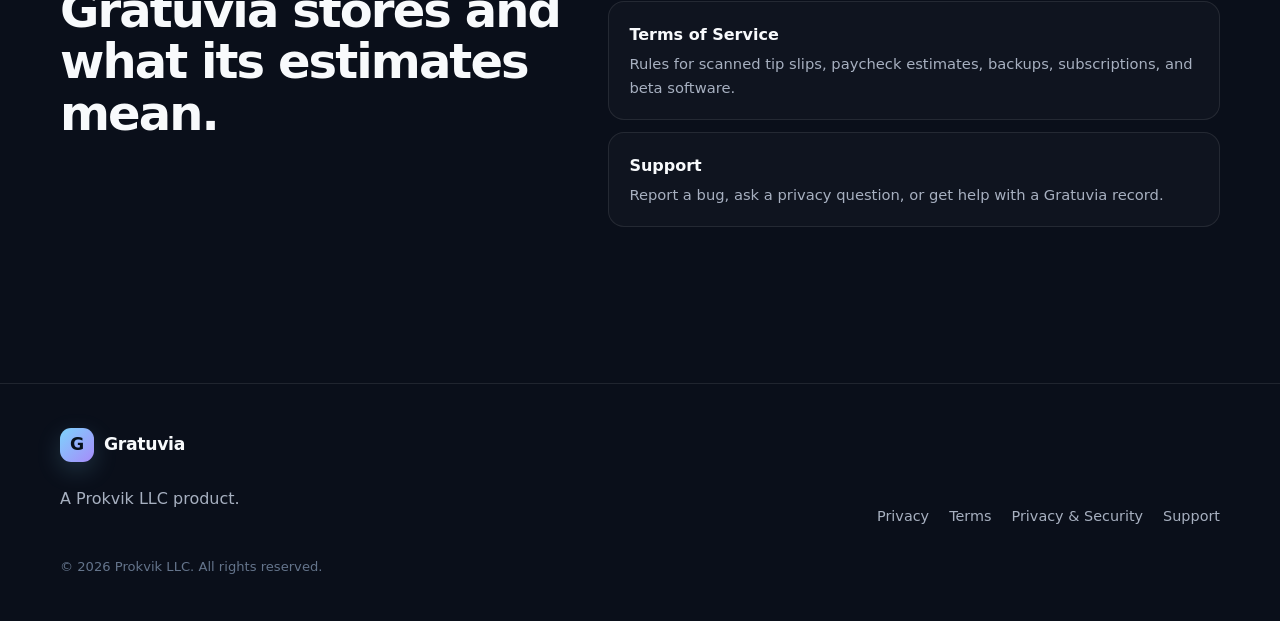
==== commit f781c855: "rewrite tip-slip scanning copy in plain language" ====
--- a/index.html
+++ b/index.html
@@ -31,7 +31,7 @@
         <div>
           <span class="eyebrow">Built for people who work for tips</span>
           <h1>Track your tips.<br><span>Check the paycheck they turn into.</span></h1>
-          <p class="hero-copy">Gratuvia keeps your shifts, tips, hourly wages, schedule, paycheck estimates, and tip slips in one work history. The tracking and OCR are done on your phone, so your records stay with you.</p>
+          <p class="hero-copy">Gratuvia keeps your shifts, tips, hourly wages, schedule, paycheck estimates, and tip slips in one work history. Take a picture of a tip slip or upload one you already have, and Gratuvia reads the details on your phone. Your records stay with you.</p>
           <div class="hero-actions">
             <a class="button primary" href="#features">See what it tracks</a>
             <a class="button secondary" href="/trust/">See how the data is stored</a>
@@ -43,7 +43,7 @@
           <div class="phone-bar"><span></span><span></span><span></span></div>
           <div class="stat-row">
             <div><small>Shift record</small><strong>Saved on device</strong></div>
-            <div class="pill">On-device OCR</div>
+            <div class="pill">Reads tip slips on your phone</div>
           </div>
           <div class="mini-chart" aria-hidden="true">
             <i style="height:42%"></i><i style="height:68%"></i><i style="height:55%"></i><i style="height:83%"></i><i style="height:64%"></i><i style="height:92%"></i><i style="height:74%"></i>
@@ -51,7 +51,7 @@
           <div class="card-grid">
             <div class="mini-card"><small>Hourly average</small><b>Calculated from saved shifts</b></div>
             <div class="mini-card"><small>Paycheck</small><b>Estimated from your payroll settings</b></div>
-            <div class="mini-card wide"><small>Tip slip</small><b>Original image kept with the record</b></div>
+            <div class="mini-card wide"><small>Tip slip</small><b>Take a picture or upload one</b></div>
           </div>
         </div>
       </div>
@@ -60,7 +60,7 @@
     <section class="proof-strip">
       <div class="shell proof-grid">
         <div><strong>Local-first records</strong><span>Shifts, tips, schedules, and payroll settings work from device storage.</span></div>
-        <div><strong>OCR on the phone</strong><span>The Android build includes the OCR models inside the app.</span></div>
+        <div><strong>Tip-slip scanning</strong><span>Take a picture or upload a tip slip. Gratuvia reads it on your phone.</span></div>
         <div><strong>SQLCipher storage</strong><span>Structured records are kept in a SQLCipher-protected SQLite database.</span></div>
         <div><strong>AES-256-GCM backups</strong><span>Portable backups are encrypted before you save or transfer them.</span></div>
       </div>
@@ -84,7 +84,7 @@
           <article class="feature-card">
             <span class="icon">⌁</span>
             <h3>Tip-slip scanning</h3>
-            <p>Scan a supported tip slip with OCR that runs on the phone. Review the fields before saving them. The original image stays attached to the record.</p>
+            <p>Take a picture of a supported tip slip or upload one from your phone. Gratuvia reads the amount and other details, then lets you review them before saving. The original image stays attached to the record.</p>
           </article>
 
           <article class="feature-card">
@@ -121,8 +121,8 @@
           <h2>Your work history does not need to live on our server.</h2>
         </div>
         <div>
-          <p>The Android build keeps shifts, gratuities, schedules, payroll settings, OCR reviews, and original tip-slip images usable from the phone. A network connection is not required for that core record system.</p>
-          <a class="text-link" href="/trust/">Read the storage, OCR, and backup details →</a>
+          <p>The Android build keeps shifts, gratuities, schedules, payroll settings, scanned tip-slip details, and original tip-slip images usable from the phone. A network connection is not required for that core record system.</p>
+          <a class="text-link" href="/trust/">Read the storage, scanning, and backup details →</a>
         </div>
       </div>
     </section>
@@ -135,7 +135,7 @@
         </div>
         <div class="legal-links">
           <a href="/privacy/"><strong>Privacy Policy</strong><span>What stays on the phone, what can leave it, and what Prokvik receives.</span></a>
-          <a href="/terms/"><strong>Terms of Service</strong><span>Rules for OCR, paycheck estimates, backups, subscriptions, and beta software.</span></a>
+          <a href="/terms/"><strong>Terms of Service</strong><span>Rules for scanned tip slips, paycheck estimates, backups, subscriptions, and beta software.</span></a>
           <a href="/support/"><strong>Support</strong><span>Report a bug, ask a privacy question, or get help with a Gratuvia record.</span></a>
         </div>
       </div>
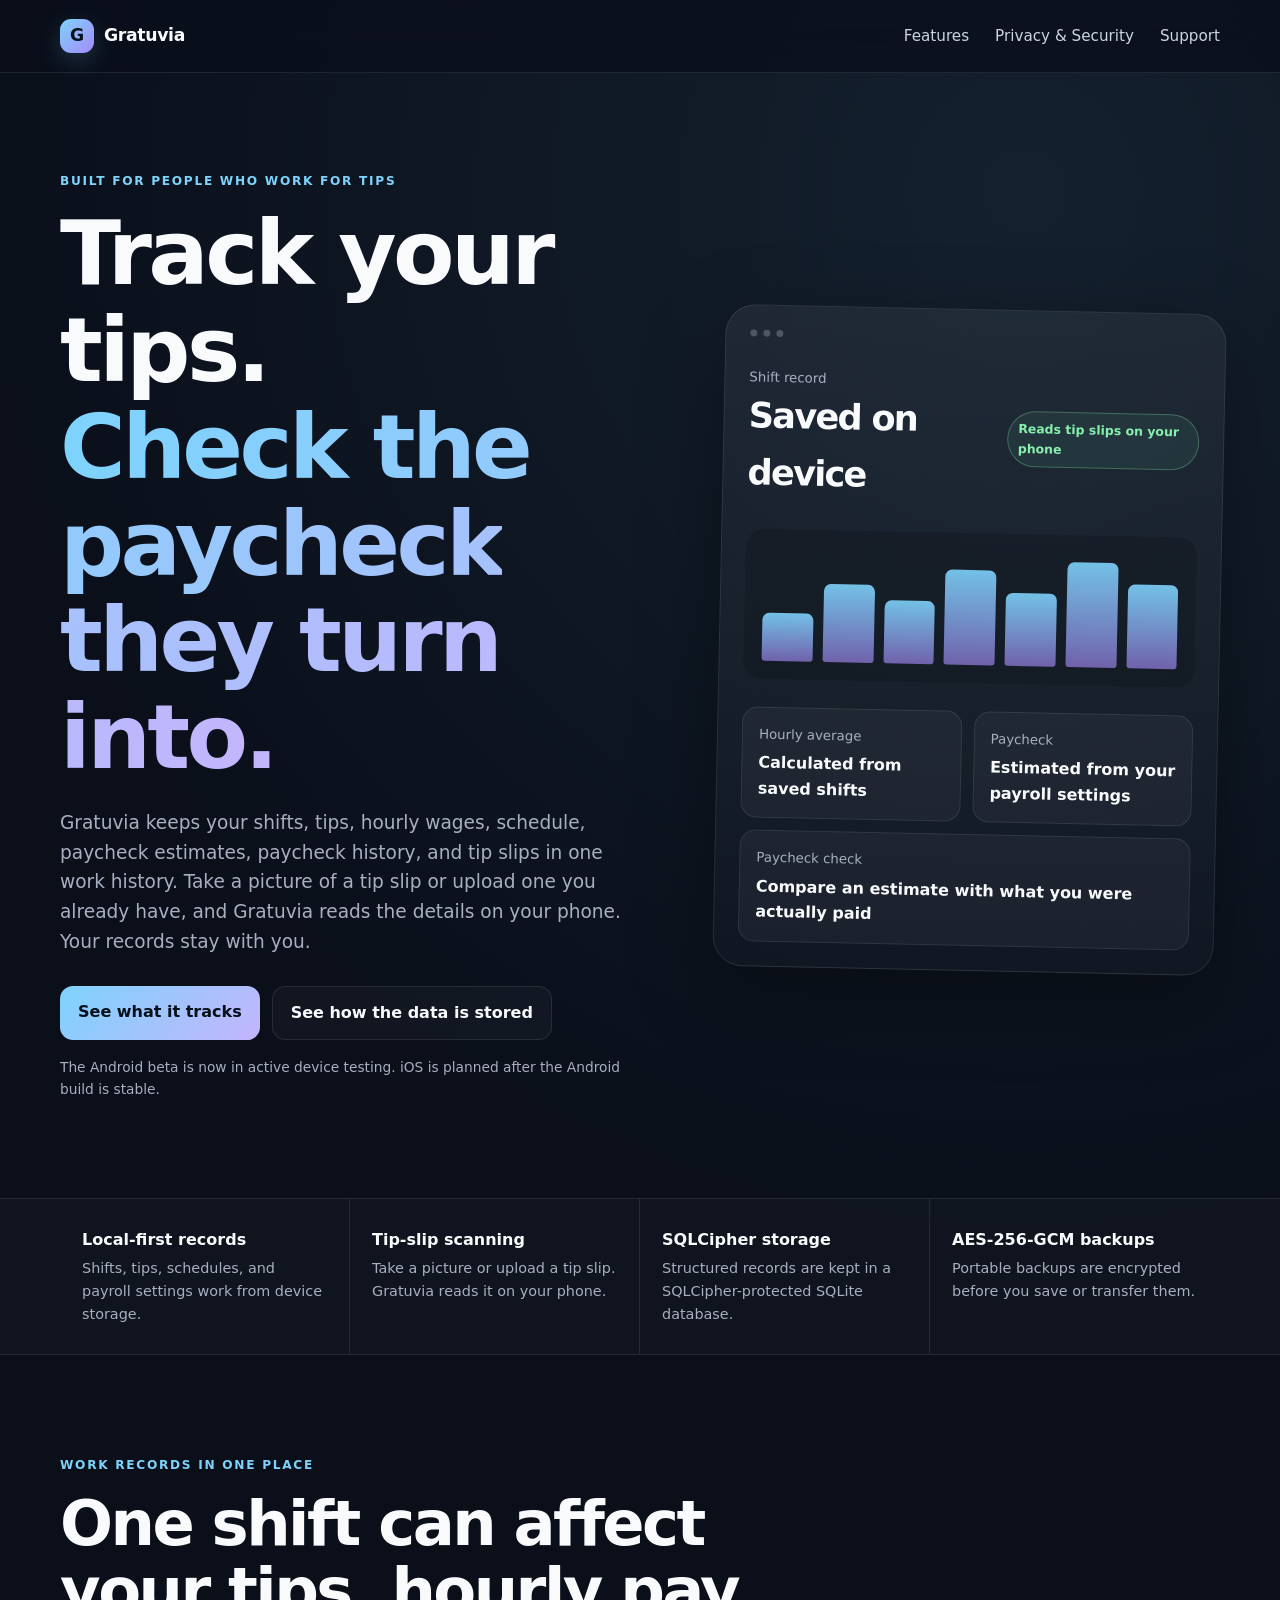
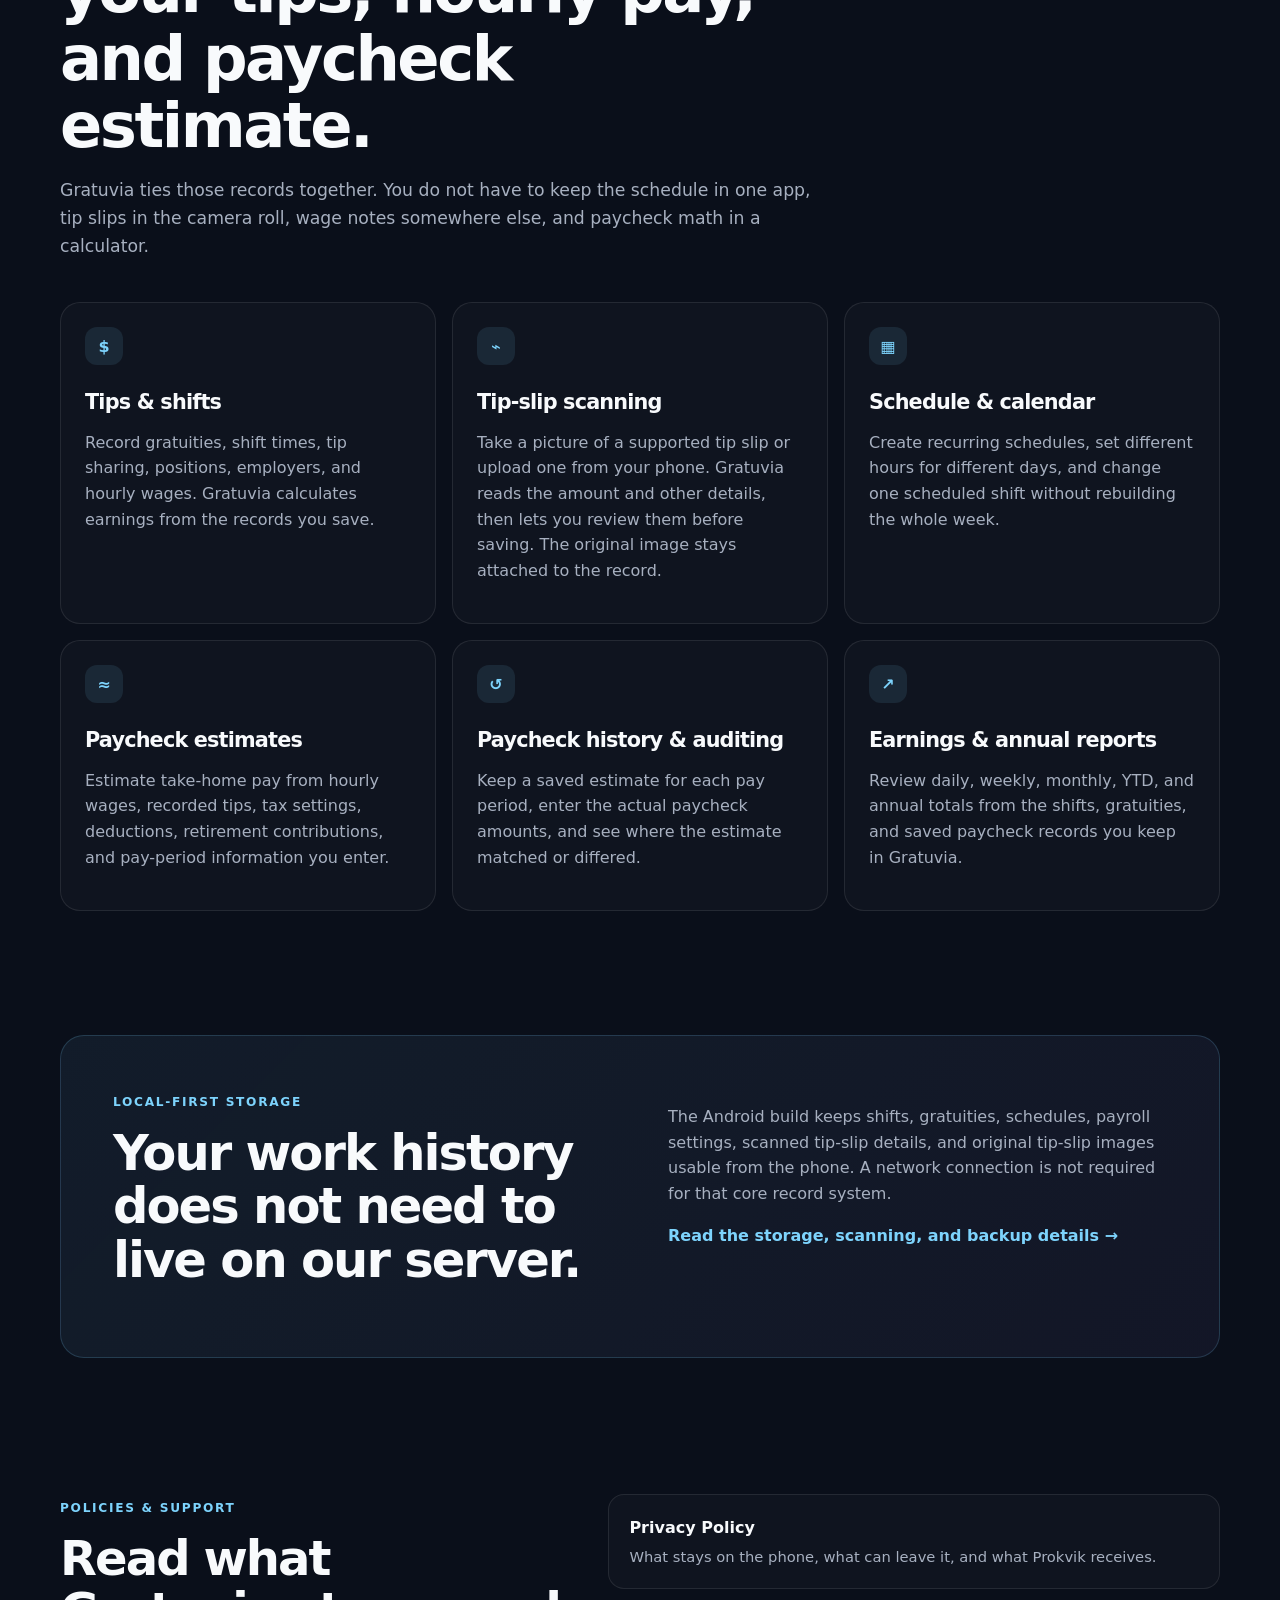
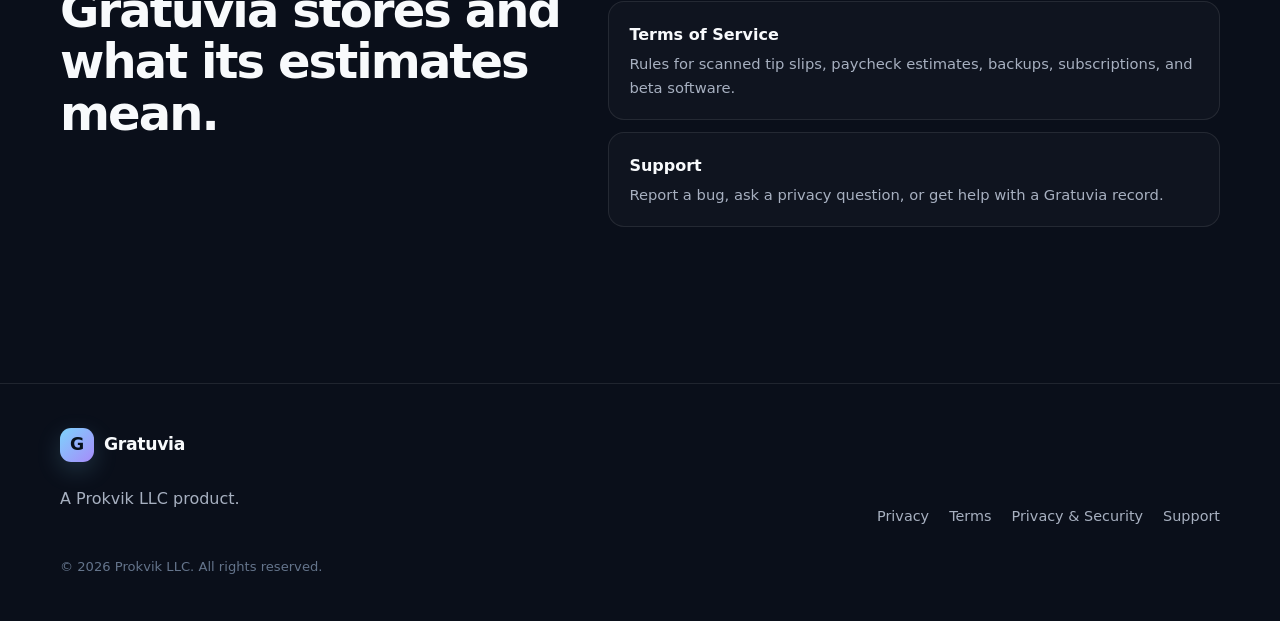
==== commit f8e2ec8d: "feat: refresh Gratuvia website for active Android beta" ====
--- a/index.html
+++ b/index.html
@@ -4,11 +4,17 @@
   <meta charset="utf-8" />
   <meta name="viewport" content="width=device-width, initial-scale=1" />
   <title>Gratuvia | Tip, shift, and paycheck tracking</title>
-  <meta name="description" content="Gratuvia tracks tips, shifts, wages, schedules, paycheck estimates, and tip slips on your phone, so your core records stay with you." />
+  <meta name="description" content="Gratuvia tracks tips, shifts, wages, schedules, paycheck estimates, paycheck history, and tip slips on your phone, so your core records stay with you." />
   <link rel="canonical" href="https://gratuvia.app/" />
   <link rel="icon" href="/favicon.svg" type="image/svg+xml" />
+  <link rel="manifest" href="/site.webmanifest" />
   <link rel="stylesheet" href="/styles.css" />
   <meta name="theme-color" content="#0a0f1a" />
+  <meta name="application-name" content="Gratuvia" />
+  <meta property="og:title" content="Gratuvia | Tip, shift, and paycheck tracking" />
+  <meta property="og:description" content="Track tips and shifts, estimate paychecks, compare estimates with actual pay, and keep your core work records on your phone." />
+  <meta property="og:type" content="website" />
+  <meta property="og:url" content="https://gratuvia.app/" />
 </head>
 <body>
   <header class="site-header">
@@ -31,12 +37,12 @@
         <div>
           <span class="eyebrow">Built for people who work for tips</span>
           <h1>Track your tips.<br><span>Check the paycheck they turn into.</span></h1>
-          <p class="hero-copy">Gratuvia keeps your shifts, tips, hourly wages, schedule, paycheck estimates, and tip slips in one work history. Take a picture of a tip slip or upload one you already have, and Gratuvia reads the details on your phone. Your records stay with you.</p>
+          <p class="hero-copy">Gratuvia keeps your shifts, tips, hourly wages, schedule, paycheck estimates, paycheck history, and tip slips in one work history. Take a picture of a tip slip or upload one you already have, and Gratuvia reads the details on your phone. Your records stay with you.</p>
           <div class="hero-actions">
             <a class="button primary" href="#features">See what it tracks</a>
             <a class="button secondary" href="/trust/">See how the data is stored</a>
           </div>
-          <p class="microcopy">The Android beta is being prepared now. iOS is planned after the Android release is stable.</p>
+          <p class="microcopy">The Android beta is now in active device testing. iOS is planned after the Android build is stable.</p>
         </div>
 
         <div class="hero-card" aria-label="Gratuvia overview">
@@ -51,7 +57,7 @@
           <div class="card-grid">
             <div class="mini-card"><small>Hourly average</small><b>Calculated from saved shifts</b></div>
             <div class="mini-card"><small>Paycheck</small><b>Estimated from your payroll settings</b></div>
-            <div class="mini-card wide"><small>Tip slip</small><b>Take a picture or upload one</b></div>
+            <div class="mini-card wide"><small>Paycheck check</small><b>Compare an estimate with what you were actually paid</b></div>
           </div>
         </div>
       </div>
@@ -96,19 +102,19 @@
           <article class="feature-card">
             <span class="icon">≈</span>
             <h3>Paycheck estimates</h3>
-            <p>Estimate take-home pay from hourly wages, recorded tips, tax settings, deductions, and retirement contributions you enter.</p>
+            <p>Estimate take-home pay from hourly wages, recorded tips, tax settings, deductions, retirement contributions, and pay-period information you enter.</p>
           </article>
 
           <article class="feature-card">
             <span class="icon">↺</span>
-            <h3>Paycheck history</h3>
-            <p>Save a snapshot for each pay period instead of replacing the previous estimate. Actual pay-stub amounts can be compared with the estimate later.</p>
+            <h3>Paycheck history & auditing</h3>
+            <p>Keep a saved estimate for each pay period, enter the actual paycheck amounts, and see where the estimate matched or differed.</p>
           </article>
 
           <article class="feature-card">
             <span class="icon">↗</span>
-            <h3>Earnings history</h3>
-            <p>Review daily, weekly, monthly, day-of-week, hourly, YTD, and annual totals from the shifts and gratuities you recorded.</p>
+            <h3>Earnings & annual reports</h3>
+            <p>Review daily, weekly, monthly, YTD, and annual totals from the shifts, gratuities, and saved paycheck records you keep in Gratuvia.</p>
           </article>
         </div>
       </div>
